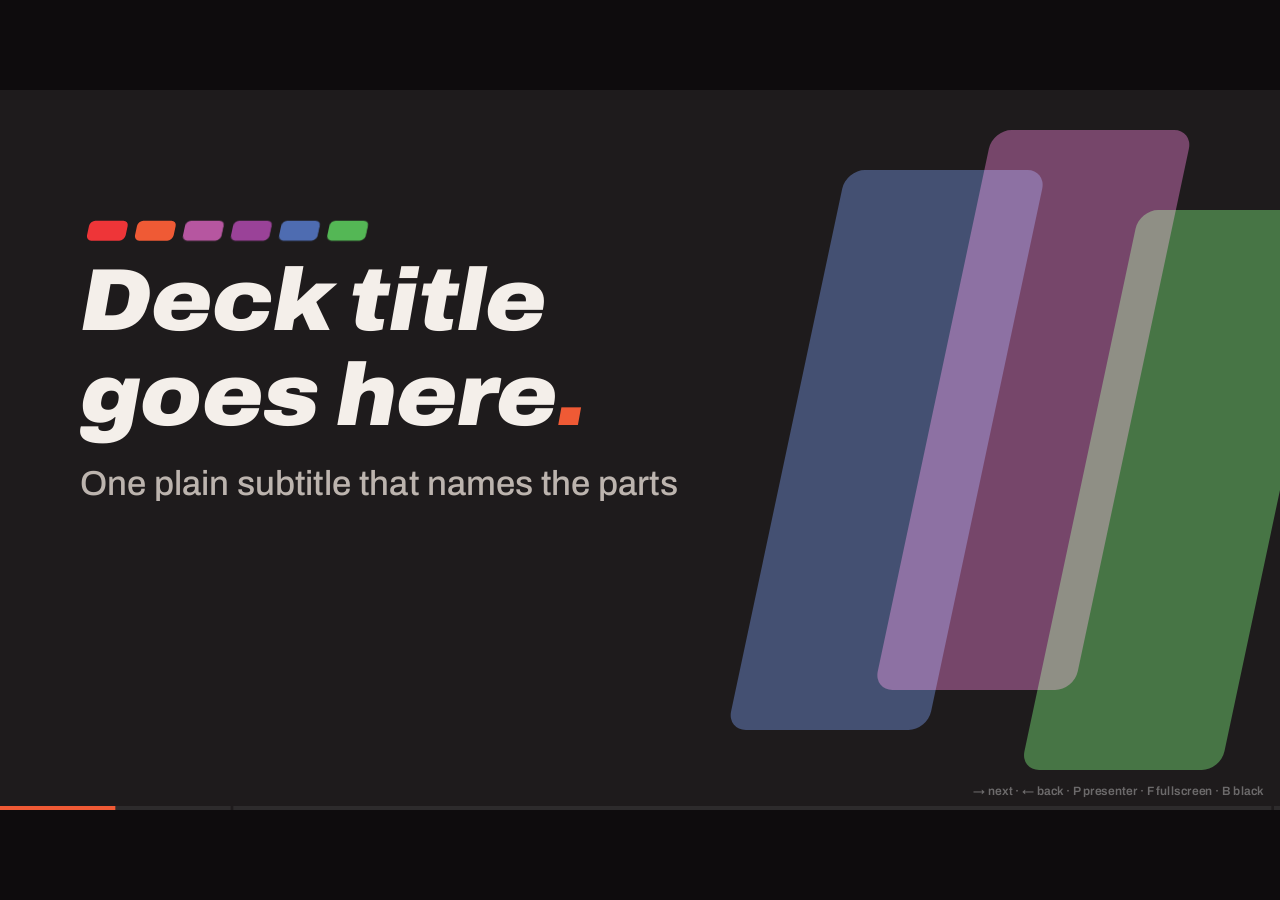
==== decks/food-design/index.html @ 01cf4267 "Start deck 2 (food-design): sources, plan, heading map, gate-1 specs, fonts Co-Authored-By: Claude O" ====
<!DOCTYPE html>
<html lang="en">
<head>
<meta charset="utf-8">
<title>Deck title — subtitle</title>
<meta name="viewport" content="width=device-width, initial-scale=1">
<link rel="stylesheet" href="css/theme.css">
<link rel="stylesheet" href="css/components.css">
<link rel="stylesheet" href="css/sections/intro.css">
<link rel="stylesheet" href="css/sections/example.css">
<link rel="stylesheet" href="css/sections/refs.css">
</head>
<body>
<div id="viewport">
  <div id="stage">
    <div id="sweep"></div>
    <div id="progress"></div>
    <div id="blackout"></div>
    <div id="hint"></div>
  </div>
</div>

<!-- vendor (GSAP 3, all plugins free since 3.13) -->
<script src="js/vendor/gsap.min.js"></script>
<script src="js/vendor/DrawSVGPlugin.min.js"></script>
<script src="js/vendor/MorphSVGPlugin.min.js"></script>
<script src="js/vendor/MotionPathPlugin.min.js"></script>
<script src="js/vendor/SplitText.min.js"></script>
<script src="js/vendor/CustomEase.min.js"></script>
<script src="js/vendor/Draggable.min.js"></script>

<!-- engine + shared kit -->
<script src="js/engine.js"></script>
<script src="js/components/kit.js"></script>

<!-- sections (load order does not matter; `order` does). Add one <link> and one <script> per new section. -->
<script src="sections/00-intro.js"></script>
<script src="sections/01-example.js"></script>
<script src="sections/99-refs.js"></script>

<script>Deck.boot();</script>
</body>
</html>
---- decks/food-design/css/theme.css ----
/* ==========================================================================
   Theme tokens. Every slide is a fixed 1920×1080 canvas.
   PALETTE: replace the palette + tint values per deck (keep the token NAMES, or update Kit.color's list in kit.js).
   The defaults below are deck 1's palette (sampled from decks/automated-selling/design/color-inspo.png).
   Sections pick their color by token name in Deck.section({ color: 'red' }); there are no per-section rules here.
   ========================================================================== */

@font-face { font-family: "Archivo"; src: url("../assets/fonts/Archivo.ttf") format("truetype");
  font-weight: 100 900; font-stretch: 62% 125%; font-style: normal; font-display: block; }
@font-face { font-family: "Archivo"; src: url("../assets/fonts/Archivo-Italic.ttf") format("truetype");
  font-weight: 100 900; font-stretch: 62% 125%; font-style: italic; font-display: block; }
@font-face { font-family: "JetBrains Mono"; src: url("../assets/fonts/JetBrainsMono.ttf") format("truetype");
  font-weight: 100 800; font-style: normal; font-display: block; }

:root {
  /* --- PALETTE: replace per deck (fills) --- */
  --red:      #EE3538;
  --orange:   #EF5A35;
  --magenta:  #B656A0;
  --purple:   #9A4198;
  --green:    #53B754;
  --blue:     #4D6BB1;
  --sky:      #518CC8;
  --cobalt:   #286EA8;
  --navy:     #4053A1;
  --teal:     #2C8C7E;
  --charcoal: #353032;

  /* --- PALETTE: text-safe tints, one per fill ("-t"), for TEXT/strokes on dark (≥4.5:1 on --bg) --- */
  --red-t:     #FF7A7C;
  --orange-t:  #FF8A66;
  --magenta-t: #E08FCB;
  --purple-t:  #CC8AD0;
  --green-t:   #84D484;
  --blue-t:    #94AEE6;
  --sky-t:     #8EC0F0;
  --teal-t:    #62CDBB;

  /* --- dark stage --- */
  --bg:      #1E1B1C;
  --bg-2:    #2A2627;
  --surface: #353032;   /* cards / chips */
  --line:    #4A4345;   /* hairlines, axes */
  --text:    #F4EFEA;
  --text-2:  #C9C0BA;   /* secondary */
  --text-3:  #9A908A;   /* tertiary / footers (≥4.5:1 on --bg) */

  /* --- light stage (opt-in per slide: theme: 'light') --- */
  --paper:      #F5F0EA;
  --paper-2:    #EAE3DB;
  --paper-line: #CFC6BD;
  --ink:        #1E1B1C;
  --ink-2:      #4A4345;
  --ink-3:      #6E6560;

  /* --- type --- */
  --font: "Archivo", "Helvetica Neue", Arial, sans-serif;
  --mono: "JetBrains Mono", ui-monospace, Menlo, monospace;
  /* type scale (px at 1920×1080). Use ONLY these. */
  --fs-hero:  168px;  /* title slide only */
  --fs-h1:    76px;   /* slide titles */
  --fs-h2:    52px;   /* big statements / sub-heads */
  --fs-body:  36px;   /* body, card text */
  --fs-label: 28px;   /* labels, captions, chips */
  --fs-foot:  22px;   /* source footer ONLY */
  --fs-num:   132px;  /* big numbers (mono) */

  /* --- motion --- */
  --dur-1: .45s; --dur-2: .7s; --dur-3: .9s;
  --skew: -12deg;     /* the logo's forward lean */
  --radius: 28px;

  /* --- layout --- */
  --pad-x: 120px;
  --pad-top: 92px;
  --foot-y: 1012px;   /* baseline zone for the source footer */
}

/* --- base --- */
* { box-sizing: border-box; margin: 0; padding: 0; }
html, body { width: 100%; height: 100%; background: #0E0C0D; overflow: hidden; }
body { font-family: var(--font); color: var(--text); -webkit-font-smoothing: antialiased; }

.slide {
  position: absolute; inset: 0; width: 1920px; height: 1080px; overflow: hidden;
  background: var(--bg); color: var(--text);
  font-family: var(--font); font-size: var(--fs-body); line-height: 1.25;
  font-stretch: 100%; font-weight: 400;
}
.slide.light { background: var(--paper); color: var(--ink);
  --text: var(--ink); --text-2: var(--ink-2); --text-3: var(--ink-3); --line: var(--paper-line); --surface: var(--paper-2);
  --sec-t: var(--sec); }

/* --- typographic roles --- */
.t-hero  { font-size: var(--fs-hero); font-weight: 900; font-style: italic; font-stretch: 125%; line-height: .92; letter-spacing: -.01em; }
.t-h1    { font-size: var(--fs-h1);  font-weight: 850; font-style: italic; font-stretch: 118%; line-height: 1.02; letter-spacing: -.005em; }
.t-h2    { font-size: var(--fs-h2);  font-weight: 750; font-stretch: 108%; line-height: 1.1; }
.t-body  { font-size: var(--fs-body); font-weight: 400; line-height: 1.3; }
.t-label { font-size: var(--fs-label); font-weight: 600; letter-spacing: .02em; line-height: 1.2; }
.t-caps  { font-size: var(--fs-label); font-weight: 700; letter-spacing: .14em; text-transform: uppercase; font-stretch: 112%; }
.t-num   { font-family: var(--mono); font-size: var(--fs-num); font-weight: 700; line-height: 1; letter-spacing: -.03em; }
.t-mono  { font-family: var(--mono); font-weight: 500; }
.dim  { color: var(--text-2); }
.faint{ color: var(--text-3); }
.sec  { color: var(--sec-t); }
.c-red{color:var(--red-t)} .c-orange{color:var(--orange-t)} .c-magenta{color:var(--magenta-t)}
.c-purple{color:var(--purple-t)} .c-green{color:var(--green-t)} .c-blue{color:var(--blue-t)}
.c-sky{color:var(--sky-t)} .c-teal{color:var(--teal-t)}
.light .c-red{color:#C81E24} .light .c-orange{color:#C4421F} .light .c-magenta{color:#93357E}
.light .c-purple{color:#7B2C79} .light .c-green{color:#2F7E33} .light .c-blue{color:#2F4E96}
.light .c-sky{color:#2C6AA8} .light .c-teal{color:#1C6E62}
---- decks/food-design/css/components.css ----
/* ==========================================================================
   Shared components. Builders: reuse these before inventing new ones.
   ========================================================================== */

/* --- viewport / stage (engine) --- */
#viewport { position: fixed; inset: 0; background: #0E0C0D; }
#stage { position: absolute; left: 0; top: 0; width: 1920px; height: 1080px; transform-origin: 0 0; overflow: hidden; background: var(--bg); }

/* --- standard header: fixed position on every content slide --- */
.hd { position: absolute; left: var(--pad-x); top: var(--pad-top); right: var(--pad-x); }
.hd .tag { display: inline-flex; align-items: center; gap: 14px; color: var(--text-2); }
.hd .tag i { display: inline-block; width: 44px; height: 22px; border-radius: 6px; background: var(--sec); transform: skewX(var(--skew)); }
.hd .tag b { color: var(--sec-t); font-weight: 800; }
.hd .tag .sep { color: var(--line); font-weight: 400; }
.hd h1 { margin-top: 22px; max-width: 1500px; }

/* --- "where we are" marker (Kit.crumbs): top-right, on the section-tag row --- */
.crumbs { position: absolute; right: var(--pad-x); top: var(--pad-top); display: flex; align-items: center; gap: 14px;
  font-size: var(--fs-label); font-weight: 600; color: var(--text-3); line-height: 1; }
.crumbs i { font-style: normal; color: var(--line); }
.crumbs .cr { display: inline-flex; align-items: center; gap: 10px; padding: 8px 16px; border-radius: 999px; }
.crumbs .cr b { font-family: 'JetBrains Mono', monospace; font-weight: 600; }
.crumbs .cr.on { background: var(--surface); color: var(--sec-t); box-shadow: inset 0 0 0 2px var(--sec); }

/* --- source footer: one pinned row, bottom-left --- */
.src { position: absolute; left: var(--pad-x); right: var(--pad-x); bottom: 44px; font-size: var(--fs-foot); color: var(--text-3); line-height: 1.3; }
.src em { font-style: normal; color: var(--text-2); }
.flag { display: inline-block; font-size: var(--fs-foot); font-weight: 700; letter-spacing: .08em; text-transform: uppercase;
  padding: 4px 12px; border-radius: 8px; border: 2px solid var(--text-3); color: var(--text-2); vertical-align: middle; }

/* --- slanted panel (the inspo motif) --- */
.panel { position: absolute; border-radius: var(--radius); transform: skewX(var(--skew)); }
.panel.glass { opacity: .55; mix-blend-mode: screen; }
.light .panel.glass { mix-blend-mode: multiply; opacity: .45; }

/* --- card / chip --- */
.card { background: var(--surface); border-radius: 24px; padding: 32px 36px; }
.chip { display: inline-flex; align-items: center; gap: 12px; padding: 10px 22px; border-radius: 999px;
  background: var(--surface); font-size: var(--fs-label); font-weight: 650; }
.chip .dot { width: 14px; height: 14px; border-radius: 50%; background: var(--sec); }
.slab { display: inline-block; padding: 6px 22px; border-radius: 12px; transform: skewX(var(--skew)); background: var(--sec); color: #fff; }
.slab > * { display: inline-block; transform: skewX(calc(-1 * var(--skew))); }

/* --- big number block --- */
.bignum { display: flex; flex-direction: column; gap: 10px; }
.bignum .t-num { color: var(--sec-t); }
.bignum .t-label { color: var(--text-2); max-width: 520px; }

/* --- equation (THE one) --- */
.eq { font-family: var(--mono); font-weight: 600; font-size: 54px; letter-spacing: -.01em; white-space: nowrap; }

/* --- engine chrome --- */
#progress { position: absolute; left: 0; right: 0; bottom: 0; height: 6px; display: flex; gap: 4px; z-index: 50; pointer-events: none; }
#progress .seg { position: relative; height: 100%; background: rgba(255,255,255,.07); overflow: hidden; }
#progress .seg > span { position: absolute; inset: 0 auto 0 0; width: 0; }
#sweep { position: absolute; inset: 0; pointer-events: none; z-index: 40; overflow: hidden; }
#sweep .panel { top: -80px; height: 1240px; width: 560px; opacity: .92; }
#blackout { position: absolute; inset: 0; background: #000; z-index: 60; display: none; }
#hint { position: absolute; right: 24px; bottom: 18px; font: 600 18px var(--font); color: rgba(255,255,255,.35); z-index: 55; pointer-events: none; }

/* --- print (PDF): every slide on its own 1920×1080 page, final build state --- */
@page { size: 1920px 1080px; margin: 0; }
body.print { overflow: visible; background: var(--bg); }
body.print #viewport { position: static; }
body.print .printpage { position: relative; width: 1920px; height: 1080px; overflow: hidden; page-break-after: always; break-after: page; }
body.print #progress, body.print #hint { display: none; }
.eqcard .eq { font-size: 44px; }
---- decks/food-design/css/sections/intro.css ----
/* intro section styles — scope every rule under .slide[data-sec="intro"] */
.slide[data-sec="intro"] .ag-row { position: absolute; left: 120px; height: 110px; display: flex; align-items: center; gap: 36px; }
.slide[data-sec="intro"] .ag-chip { display: block; width: 72px; height: 38px; border-radius: 10px; transform: skewX(var(--skew)); }
.slide[data-sec="intro"] .ag-n { font-size: var(--fs-label); color: var(--text-3); width: 48px; }
.slide[data-sec="intro"] .ag-k { width: 380px; }
---- decks/food-design/css/sections/example.css ----
/* example section styles — scope every rule under .slide[data-sec="<id>"]. Copy and rename per section. */

/* takeaways: the shared 2-row pattern (number · rule · tag · one line) */
.slide[data-sec="example"] .tk-row { position: absolute; left: 120px; width: 1680px; height: 190px; }
.slide[data-sec="example"] .tk-row .n { position: absolute; left: 0; top: 38px; font-size: 52px; font-weight: 600; color: var(--text-3); }
.slide[data-sec="example"] .tk-row .rule { position: absolute; left: 112px; top: 0; width: 2px; height: 190px; background: var(--line); }
.slide[data-sec="example"] .tk-row .tg { position: absolute; left: 160px; top: 0; color: var(--sec-t); }
.slide[data-sec="example"] .tk-row .ln { position: absolute; left: 160px; top: 48px; width: 1500px; font-weight: 800; line-height: 1.1; }
---- decks/food-design/css/sections/refs.css ----
/* references appendix — light theme, never presented */
.slide[data-sec="refs"] .rf-head { color: var(--sec-t); margin-bottom: 24px; }
.slide[data-sec="refs"] .rf-item {
  font-size: var(--fs-label); font-weight: 450; line-height: 1.26;
  color: var(--text-2); margin-bottom: 16px; text-indent: -20px; padding-left: 20px;
}
.slide[data-sec="refs"] .rf-item i { font-style: italic; color: var(--text); }
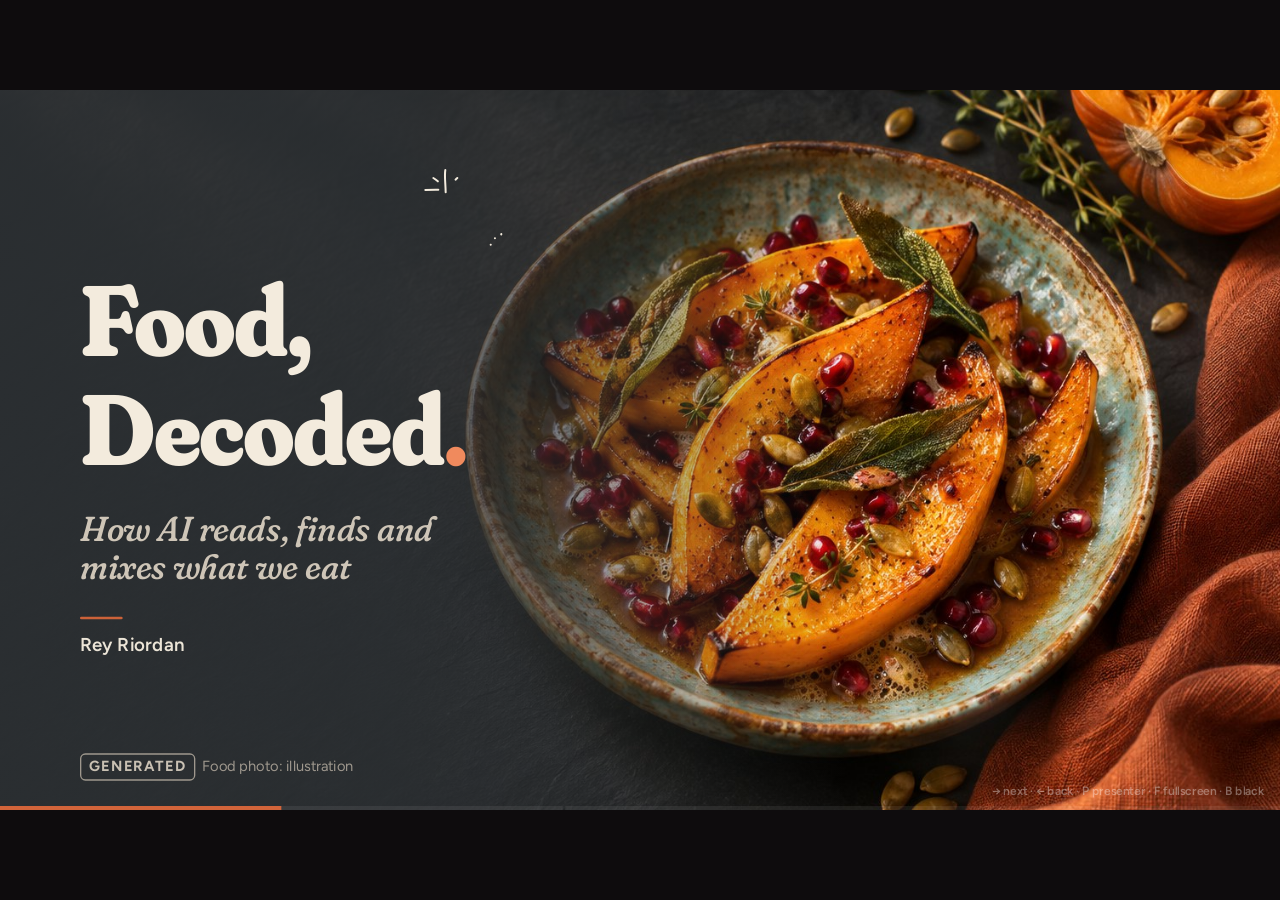
==== commit d1ea2ecd: "food-design: autumn slate theme, rough.js kit helpers, title + agenda + Giuseppe map (gate-2 slides)" ====
--- a/decks/food-design/index.html
+++ b/decks/food-design/index.html
@@ -2,12 +2,16 @@
 <html lang="en">
 <head>
 <meta charset="utf-8">
-<title>Deck title — subtitle</title>
+<title>Food, Decoded — How AI reads, finds and mixes what we eat</title>
 <meta name="viewport" content="width=device-width, initial-scale=1">
 <link rel="stylesheet" href="css/theme.css">
 <link rel="stylesheet" href="css/components.css">
 <link rel="stylesheet" href="css/sections/intro.css">
-<link rel="stylesheet" href="css/sections/example.css">
+<link rel="stylesheet" href="css/sections/samsung.css">
+<link rel="stylesheet" href="css/sections/shiru.css">
+<link rel="stylesheet" href="css/sections/giuseppe.css">
+<link rel="stylesheet" href="css/sections/notco.css">
+<link rel="stylesheet" href="css/sections/future.css">
 <link rel="stylesheet" href="css/sections/refs.css">
 </head>
 <body>
@@ -28,6 +32,7 @@
 <script src="js/vendor/SplitText.min.js"></script>
 <script src="js/vendor/CustomEase.min.js"></script>
 <script src="js/vendor/Draggable.min.js"></script>
+<script src="js/vendor/rough.min.js"></script>
 
 <!-- engine + shared kit -->
 <script src="js/engine.js"></script>
@@ -35,7 +40,11 @@
 
 <!-- sections (load order does not matter; `order` does). Add one <link> and one <script> per new section. -->
 <script src="sections/00-intro.js"></script>
-<script src="sections/01-example.js"></script>
+<script src="sections/01-samsung.js"></script>
+<script src="sections/02-shiru.js"></script>
+<script src="sections/03-giuseppe.js"></script>
+<script src="sections/04-notco.js"></script>
+<script src="sections/05-future.js"></script>
 <script src="sections/99-refs.js"></script>
 
 <script>Deck.boot();</script>
--- a/decks/food-design/css/theme.css
+++ b/decks/food-design/css/theme.css
@@ -5,75 +5,79 @@
    Sections pick their color by token name in Deck.section({ color: 'red' }); there are no per-section rules here.
    ========================================================================== */
 
-@font-face { font-family: "Archivo"; src: url("../assets/fonts/Archivo.ttf") format("truetype");
-  font-weight: 100 900; font-stretch: 62% 125%; font-style: normal; font-display: block; }
-@font-face { font-family: "Archivo"; src: url("../assets/fonts/Archivo-Italic.ttf") format("truetype");
-  font-weight: 100 900; font-stretch: 62% 125%; font-style: italic; font-display: block; }
+@font-face { font-family: "Fraunces"; src: url("../assets/fonts/Fraunces.ttf") format("truetype");
+  font-weight: 100 900; font-style: normal; font-display: block; }
+@font-face { font-family: "Fraunces"; src: url("../assets/fonts/Fraunces-Italic.ttf") format("truetype");
+  font-weight: 100 900; font-style: italic; font-display: block; }
+@font-face { font-family: "Figtree"; src: url("../assets/fonts/Figtree.ttf") format("truetype");
+  font-weight: 300 900; font-style: normal; font-display: block; }
+@font-face { font-family: "Caveat"; src: url("../assets/fonts/Caveat.ttf") format("truetype");
+  font-weight: 400 700; font-style: normal; font-display: block; }
 @font-face { font-family: "JetBrains Mono"; src: url("../assets/fonts/JetBrainsMono.ttf") format("truetype");
   font-weight: 100 800; font-style: normal; font-display: block; }
 
 :root {
-  /* --- PALETTE: replace per deck (fills) --- */
-  --red:      #EE3538;
-  --orange:   #EF5A35;
-  --magenta:  #B656A0;
-  --purple:   #9A4198;
-  --green:    #53B754;
-  --blue:     #4D6BB1;
-  --sky:      #518CC8;
-  --cobalt:   #286EA8;
-  --navy:     #4053A1;
-  --teal:     #2C8C7E;
-  --charcoal: #353032;
+  /* --- PALETTE (deck 2: autumn, from design/refs/jula-packaging.jpg). Fills. --- */
+  --teal:      #2F7A74;   /* Read  · Samsung Food */
+  --olive:     #8A9A4B;   /* Find  · Shiru */
+  --saffron:   #E2A43B;   /* Mix   · NotCo Giuseppe */
+  --cranberry: #A8443A;   /* Sell  · NotCo */
+  --plum:      #7E4E6B;   /* Next  · Future */
+  --rust:      #D2643A;   /* FOCUS accent: the one thing to look at */
+  --orange:    #D2643A;   /* alias of --rust (engine default sweep + KIT name) */
+  --charcoal:  #33383C;   /* alias of raised slate (engine default sweep) */
 
-  /* --- PALETTE: text-safe tints, one per fill ("-t"), for TEXT/strokes on dark (≥4.5:1 on --bg) --- */
-  --red-t:     #FF7A7C;
-  --orange-t:  #FF8A66;
-  --magenta-t: #E08FCB;
-  --purple-t:  #CC8AD0;
-  --green-t:   #84D484;
-  --blue-t:    #94AEE6;
-  --sky-t:     #8EC0F0;
-  --teal-t:    #62CDBB;
+  /* --- text-safe tints ("-t"), for TEXT/strokes on slate (all ≥5.3:1 on --bg) --- */
+  --teal-t:      #79C7BC;
+  --olive-t:     #BCCB7C;
+  --saffron-t:   #F2C46E;
+  --cranberry-t: #E58A7E;
+  --plum-t:      #C99BB7;
+  --rust-t:      #F08A5D;
+  --orange-t:    #F08A5D;
 
-  /* --- dark stage --- */
-  --bg:      #1E1B1C;
-  --bg-2:    #2A2627;
-  --surface: #353032;   /* cards / chips */
-  --line:    #4A4345;   /* hairlines, axes */
-  --text:    #F4EFEA;
-  --text-2:  #C9C0BA;   /* secondary */
-  --text-3:  #9A908A;   /* tertiary / footers (≥4.5:1 on --bg) */
+  /* --- dark slate stage --- */
+  --bg:      #2A2E31;
+  --bg-2:    #33383C;
+  --surface: #383E42;   /* cards / chips */
+  --line:    #545B60;   /* hairlines, axes */
+  --text:    #F3EBDD;   /* cream ink */
+  --text-2:  #CFC6B8;   /* secondary */
+  --text-3:  #A39C91;   /* tertiary / footers (≥4.5:1 on --bg) */
+  --chalk:   #F3EBDD;   /* doodle / diagram stroke */
 
-  /* --- light stage (opt-in per slide: theme: 'light') --- */
-  --paper:      #F5F0EA;
-  --paper-2:    #EAE3DB;
-  --paper-line: #CFC6BD;
-  --ink:        #1E1B1C;
-  --ink-2:      #4A4345;
-  --ink-3:      #6E6560;
+  /* --- light paper stage (opt-in per slide: theme: 'light') --- */
+  --paper:      #EFE8DC;
+  --paper-2:    #E4DBCC;
+  --paper-line: #C9BEAD;
+  --ink:        #26292B;
+  --ink-2:      #4A4E51;
+  --ink-3:      #686C6E;
 
   /* --- type --- */
-  --font: "Archivo", "Helvetica Neue", Arial, sans-serif;
-  --mono: "JetBrains Mono", ui-monospace, Menlo, monospace;
+  --font:    "Figtree", "Helvetica Neue", Arial, sans-serif;   /* labels, body */
+  --display: "Fraunces", Georgia, serif;                      /* headings, big numbers */
+  --hand:    "Caveat", "Comic Sans MS", cursive;              /* doodle callouts ONLY */
+  --mono:    "JetBrains Mono", ui-monospace, Menlo, monospace; /* JSON, sequences, data */
   /* type scale (px at 1920×1080). Use ONLY these. */
   --fs-hero:  168px;  /* title slide only */
   --fs-h1:    76px;   /* slide titles */
   --fs-h2:    52px;   /* big statements / sub-heads */
   --fs-body:  36px;   /* body, card text */
   --fs-label: 28px;   /* labels, captions, chips */
+  --fs-hand:  44px;   /* Caveat callouts (Caveat runs small) */
   --fs-foot:  22px;   /* source footer ONLY */
-  --fs-num:   132px;  /* big numbers (mono) */
+  --fs-num:   132px;  /* big numbers (Fraunces) */
 
   /* --- motion --- */
   --dur-1: .45s; --dur-2: .7s; --dur-3: .9s;
-  --skew: -12deg;     /* the logo's forward lean */
-  --radius: 28px;
+  --skew: 0deg;       /* deck 1's slant is retired; kept for old helpers */
+  --radius: 22px;
 
   /* --- layout --- */
   --pad-x: 120px;
   --pad-top: 92px;
-  --foot-y: 1012px;   /* baseline zone for the source footer */
+  --foot-y: 1012px;
 }
 
 /* --- base --- */
@@ -83,29 +87,36 @@
 
 .slide {
   position: absolute; inset: 0; width: 1920px; height: 1080px; overflow: hidden;
-  background: var(--bg); color: var(--text);
-  font-family: var(--font); font-size: var(--fs-body); line-height: 1.25;
-  font-stretch: 100%; font-weight: 400;
+  background-color: var(--bg); color: var(--text);
+  /* slate stone: faint grain + soft vignette */
+  background-image:
+    radial-gradient(ellipse at 50% 40%, rgba(255,255,255,.035), rgba(0,0,0,0) 60%),
+    radial-gradient(ellipse at 50% 50%, rgba(0,0,0,0) 55%, rgba(0,0,0,.28) 100%),
+    url("data:image/svg+xml;utf8,<svg xmlns='http://www.w3.org/2000/svg' width='480' height='480'><filter id='n'><feTurbulence type='fractalNoise' baseFrequency='.85' numOctaves='3' stitchTiles='stitch'/><feColorMatrix values='0 0 0 0 1  0 0 0 0 1  0 0 0 0 1  0 0 0 .055 0'/></filter><rect width='100%' height='100%' filter='url(%23n)'/></svg>");
+  font-family: var(--font); font-size: var(--fs-body); line-height: 1.25; font-weight: 400;
 }
-.slide.light { background: var(--paper); color: var(--ink);
+.slide.light { background-color: var(--paper); background-image: none; color: var(--ink);
   --text: var(--ink); --text-2: var(--ink-2); --text-3: var(--ink-3); --line: var(--paper-line); --surface: var(--paper-2);
-  --sec-t: var(--sec); }
+  --chalk: var(--ink); --sec-t: var(--sec); }
 
 /* --- typographic roles --- */
-.t-hero  { font-size: var(--fs-hero); font-weight: 900; font-style: italic; font-stretch: 125%; line-height: .92; letter-spacing: -.01em; }
-.t-h1    { font-size: var(--fs-h1);  font-weight: 850; font-style: italic; font-stretch: 118%; line-height: 1.02; letter-spacing: -.005em; }
-.t-h2    { font-size: var(--fs-h2);  font-weight: 750; font-stretch: 108%; line-height: 1.1; }
-.t-body  { font-size: var(--fs-body); font-weight: 400; line-height: 1.3; }
-.t-label { font-size: var(--fs-label); font-weight: 600; letter-spacing: .02em; line-height: 1.2; }
-.t-caps  { font-size: var(--fs-label); font-weight: 700; letter-spacing: .14em; text-transform: uppercase; font-stretch: 112%; }
-.t-num   { font-family: var(--mono); font-size: var(--fs-num); font-weight: 700; line-height: 1; letter-spacing: -.03em; }
+.t-hero  { font-family: var(--display); font-size: var(--fs-hero); font-weight: 800; line-height: .95; letter-spacing: -.02em;
+           font-variation-settings: "SOFT" 100, "WONK" 1, "opsz" 144; }
+.t-h1    { font-family: var(--display); font-size: var(--fs-h1);  font-weight: 700; line-height: 1.04; letter-spacing: -.012em;
+           font-variation-settings: "SOFT" 100, "WONK" 0, "opsz" 96; }
+.t-h2    { font-family: var(--display); font-size: var(--fs-h2);  font-weight: 600; line-height: 1.12;
+           font-variation-settings: "SOFT" 100, "opsz" 72; }
+.t-body  { font-size: var(--fs-body); font-weight: 450; line-height: 1.3; }
+.t-label { font-size: var(--fs-label); font-weight: 600; letter-spacing: .01em; line-height: 1.2; }
+.t-caps  { font-size: var(--fs-label); font-weight: 700; letter-spacing: .12em; text-transform: uppercase; }
+.t-num   { font-family: var(--display); font-size: var(--fs-num); font-weight: 800; line-height: 1; letter-spacing: -.02em;
+           font-variant-numeric: lining-nums tabular-nums; font-variation-settings: "SOFT" 100, "opsz" 144; }
+.t-hand  { font-family: var(--hand); font-size: var(--fs-hand); font-weight: 600; line-height: 1.05; }
 .t-mono  { font-family: var(--mono); font-weight: 500; }
 .dim  { color: var(--text-2); }
 .faint{ color: var(--text-3); }
 .sec  { color: var(--sec-t); }
-.c-red{color:var(--red-t)} .c-orange{color:var(--orange-t)} .c-magenta{color:var(--magenta-t)}
-.c-purple{color:var(--purple-t)} .c-green{color:var(--green-t)} .c-blue{color:var(--blue-t)}
-.c-sky{color:var(--sky-t)} .c-teal{color:var(--teal-t)}
-.light .c-red{color:#C81E24} .light .c-orange{color:#C4421F} .light .c-magenta{color:#93357E}
-.light .c-purple{color:#7B2C79} .light .c-green{color:#2F7E33} .light .c-blue{color:#2F4E96}
-.light .c-sky{color:#2C6AA8} .light .c-teal{color:#1C6E62}
+.c-teal{color:var(--teal-t)} .c-olive{color:var(--olive-t)} .c-saffron{color:var(--saffron-t)}
+.c-cranberry{color:var(--cranberry-t)} .c-plum{color:var(--plum-t)} .c-rust,.c-orange{color:var(--rust-t)}
+.light .c-teal{color:#1F5D58} .light .c-olive{color:#5A6528} .light .c-saffron{color:#8A5A0E}
+.light .c-cranberry{color:#8A2F26} .light .c-plum{color:#5E3450} .light .c-rust,.light .c-orange{color:#A2441C}
--- a/decks/food-design/css/components.css
+++ b/decks/food-design/css/components.css
@@ -9,8 +9,8 @@
 /* --- standard header: fixed position on every content slide --- */
 .hd { position: absolute; left: var(--pad-x); top: var(--pad-top); right: var(--pad-x); }
 .hd .tag { display: inline-flex; align-items: center; gap: 14px; color: var(--text-2); }
-.hd .tag i { display: inline-block; width: 44px; height: 22px; border-radius: 6px; background: var(--sec); transform: skewX(var(--skew)); }
-.hd .tag b { color: var(--sec-t); font-weight: 800; }
+.hd .tag i { display: inline-block; width: 22px; height: 22px; border-radius: 50%; background: var(--sec); box-shadow: 0 0 0 5px rgba(0,0,0,.18); }
+.hd .tag b { color: var(--sec-t); font-weight: 800; letter-spacing: .04em; }
 .hd .tag .sep { color: var(--line); font-weight: 400; }
 .hd h1 { margin-top: 22px; max-width: 1500px; }
 
@@ -38,7 +38,7 @@
 .chip { display: inline-flex; align-items: center; gap: 12px; padding: 10px 22px; border-radius: 999px;
   background: var(--surface); font-size: var(--fs-label); font-weight: 650; }
 .chip .dot { width: 14px; height: 14px; border-radius: 50%; background: var(--sec); }
-.slab { display: inline-block; padding: 6px 22px; border-radius: 12px; transform: skewX(var(--skew)); background: var(--sec); color: #fff; }
+.slab { display: inline-block; padding: 6px 22px; border-radius: 12px; transform: skewX(var(--skew)); background: var(--sec); color: #1E2124; font-weight: 700; }
 .slab > * { display: inline-block; transform: skewX(calc(-1 * var(--skew))); }
 
 /* --- big number block --- */
@@ -54,7 +54,8 @@
 #progress .seg { position: relative; height: 100%; background: rgba(255,255,255,.07); overflow: hidden; }
 #progress .seg > span { position: absolute; inset: 0 auto 0 0; width: 0; }
 #sweep { position: absolute; inset: 0; pointer-events: none; z-index: 40; overflow: hidden; }
-#sweep .panel { top: -80px; height: 1240px; width: 560px; opacity: .92; }
+#sweep .panel { top: -80px; height: 1240px; width: 560px; opacity: .96; transform: rotate(4deg); border-radius: 6px;
+  box-shadow: 0 0 60px rgba(0,0,0,.35); }
 #blackout { position: absolute; inset: 0; background: #000; z-index: 60; display: none; }
 #hint { position: absolute; right: 24px; bottom: 18px; font: 600 18px var(--font); color: rgba(255,255,255,.35); z-index: 55; pointer-events: none; }
 
@@ -65,3 +66,18 @@
 body.print .printpage { position: relative; width: 1920px; height: 1080px; overflow: hidden; page-break-after: always; break-after: page; }
 body.print #progress, body.print #hint { display: none; }
 .eqcard .eq { font-size: 44px; }
+
+/* --- deck 2: food + doodle components --- */
+/* photo cut-out (transparent PNG) or framed photo dropped onto the slate */
+.photo { position: absolute; display: block; filter: drop-shadow(0 26px 30px rgba(0,0,0,.45)) drop-shadow(0 6px 8px rgba(0,0,0,.35)); }
+.photo.framed { border-radius: 14px; box-shadow: 0 26px 50px rgba(0,0,0,.45), 0 4px 10px rgba(0,0,0,.3); filter: none; object-fit: cover; }
+/* rough.js strokes */
+svg .rp { fill: none; stroke-linecap: round; stroke-linejoin: round; }
+svg text { font-family: var(--font); fill: var(--text); }
+svg text.hand { font-family: var(--hand); font-weight: 600; }
+svg text.disp { font-family: var(--display); font-variation-settings: "SOFT" 100; }
+svg text.mono { font-family: var(--mono); }
+/* handwritten callout: Caveat text + (optional) rough arrow drawn in an SVG beside it */
+.callout { position: absolute; font-family: var(--hand); font-size: var(--fs-hand); font-weight: 600; color: var(--rust-t); line-height: 1.05; transform: rotate(-3deg); }
+/* chalk card: a slightly raised slate tile with a rough border drawn in SVG behind it */
+.tile { position: absolute; background: rgba(0,0,0,.16); border-radius: 18px; }
--- a/decks/food-design/css/sections/intro.css
+++ b/decks/food-design/css/sections/intro.css
@@ -1,5 +1,18 @@
 /* intro section styles — scope every rule under .slide[data-sec="intro"] */
-.slide[data-sec="intro"] .ag-row { position: absolute; left: 120px; height: 110px; display: flex; align-items: center; gap: 36px; }
-.slide[data-sec="intro"] .ag-chip { display: block; width: 72px; height: 38px; border-radius: 10px; transform: skewX(var(--skew)); }
-.slide[data-sec="intro"] .ag-n { font-size: var(--fs-label); color: var(--text-3); width: 48px; }
-.slide[data-sec="intro"] .ag-k { width: 380px; }
+.slide[data-sec="intro"] .ttl-bg { position: absolute; inset: -20px; background-size: cover; background-position: right 8% center; }
+.slide[data-sec="intro"] .ttl-shade { position: absolute; inset: 0;
+  background: linear-gradient(90deg, rgba(42,46,49,.97) 0%, rgba(42,46,49,.9) 30%, rgba(42,46,49,.35) 52%, rgba(42,46,49,0) 66%); }
+.slide[data-sec="intro"] .ttl-h { position: absolute; left: 120px; top: 270px; font-size: 150px; line-height: 1.0; }
+.slide[data-sec="intro"] .ttl-h .ln { display: block; overflow: hidden; padding: 0 30px 14px 6px; margin-left: -6px; }
+.slide[data-sec="intro"] .ttl-h .ln > span { display: inline-block; }
+.slide[data-sec="intro"] .ttl-sub { position: absolute; left: 120px; top: 628px; width: 620px; color: var(--text-2); font-weight: 500; font-style: italic; }
+.slide[data-sec="intro"] .ttl-by { position: absolute; left: 120px; top: 790px; color: var(--text); }
+.slide[data-sec="intro"] .ttl-by::before { content: ""; display: block; width: 64px; height: 4px; border-radius: 2px; background: var(--rust); margin-bottom: 22px; }
+
+.slide[data-sec="intro"] .ag-prop { height: 260px; width: auto !important; object-fit: contain; }
+.slide[data-sec="intro"] .ag-row { position: absolute; left: 120px; right: 120px; height: 76px; }
+.slide[data-sec="intro"] .ag-rule { position: absolute; left: 0; right: 0; bottom: 0; height: 3px; border-radius: 2px; }
+.slide[data-sec="intro"] .ag-in { position: absolute; left: 0; top: 0; height: 72px; display: flex; align-items: center; gap: 32px; }
+.slide[data-sec="intro"] .ag-chip { display: block; width: 26px; height: 26px; border-radius: 50%; }
+.slide[data-sec="intro"] .ag-n { font-size: var(--fs-label); color: var(--text-3); width: 44px; }
+.slide[data-sec="intro"] .ag-k { width: 360px; }
--- a/decks/food-design/css/sections/giuseppe.css
+++ b/decks/food-design/css/sections/giuseppe.css
@@ -0,0 +1,23 @@
+/* giuseppe section styles — scope every rule under .slide[data-sec="giuseppe"] */
+.slide[data-sec="giuseppe"] .gp-svg { position: absolute; left: 0; top: 0; overflow: visible; }
+.slide[data-sec="giuseppe"] .gp-svg .gp-wl { fill: var(--text-2); font-family: var(--font); font-weight: 700; letter-spacing: .12em; }
+.slide[data-sec="giuseppe"] .gp-svg .gp-clab { fill: var(--text-2); paint-order: stroke; stroke: var(--bg); stroke-width: 8px; }
+.slide[data-sec="giuseppe"] .gp-svg .gp-pl { font-family: var(--font); paint-order: stroke; stroke: var(--bg); stroke-width: 7px; }
+.slide[data-sec="giuseppe"] .gp-k { position: absolute; color: var(--text-2); }
+.slide[data-sec="giuseppe"] .gp-k1 { left: 120px; top: 284px; }
+.slide[data-sec="giuseppe"] .gp-k2 { left: 1400px; top: 336px; }
+.slide[data-sec="giuseppe"] .gp-cut { position: absolute; transform-origin: 50% 45%; }
+.slide[data-sec="giuseppe"] .gp-cut .photo { position: relative; }
+.slide[data-sec="giuseppe"] .gp-list { position: absolute; font-size: var(--fs-label); line-height: 1.55; }
+.slide[data-sec="giuseppe"] .gp-in { left: 130px; top: 742px; }
+.slide[data-sec="giuseppe"] .gp-rb { left: 1400px; top: 384px; }
+.slide[data-sec="giuseppe"] .gp-rows { position: absolute; left: 1400px; top: 752px; width: 420px; display: flex; flex-direction: column; gap: 18px; }
+.slide[data-sec="giuseppe"] .gp-row { display: flex; align-items: baseline; gap: 16px; font-size: var(--fs-label); }
+.slide[data-sec="giuseppe"] .gp-row b { font-size: 30px; font-weight: 800; width: 24px; }
+.slide[data-sec="giuseppe"] .gp-row .t-mono { font-size: var(--fs-label); color: var(--text); }
+.slide[data-sec="giuseppe"] .gp-c1 { left: 716px; top: 318px; }
+.slide[data-sec="giuseppe"] .gp-c2 { left: 996px; top: 520px; }
+.slide[data-sec="giuseppe"] .gp-cap { position: absolute; left: 470px; width: 1000px; top: 868px; text-align: center; font-weight: 600; }
+.slide[data-sec="giuseppe"] .gp-note { position: absolute; left: 470px; width: 1000px; top: 930px; text-align: center; }
+.slide[data-sec="giuseppe"] .gp-ghost { visibility: hidden; filter: grayscale(.6); }
+.slide[data-sec="giuseppe"] .gp-row .t-mono { letter-spacing: -.03em; }
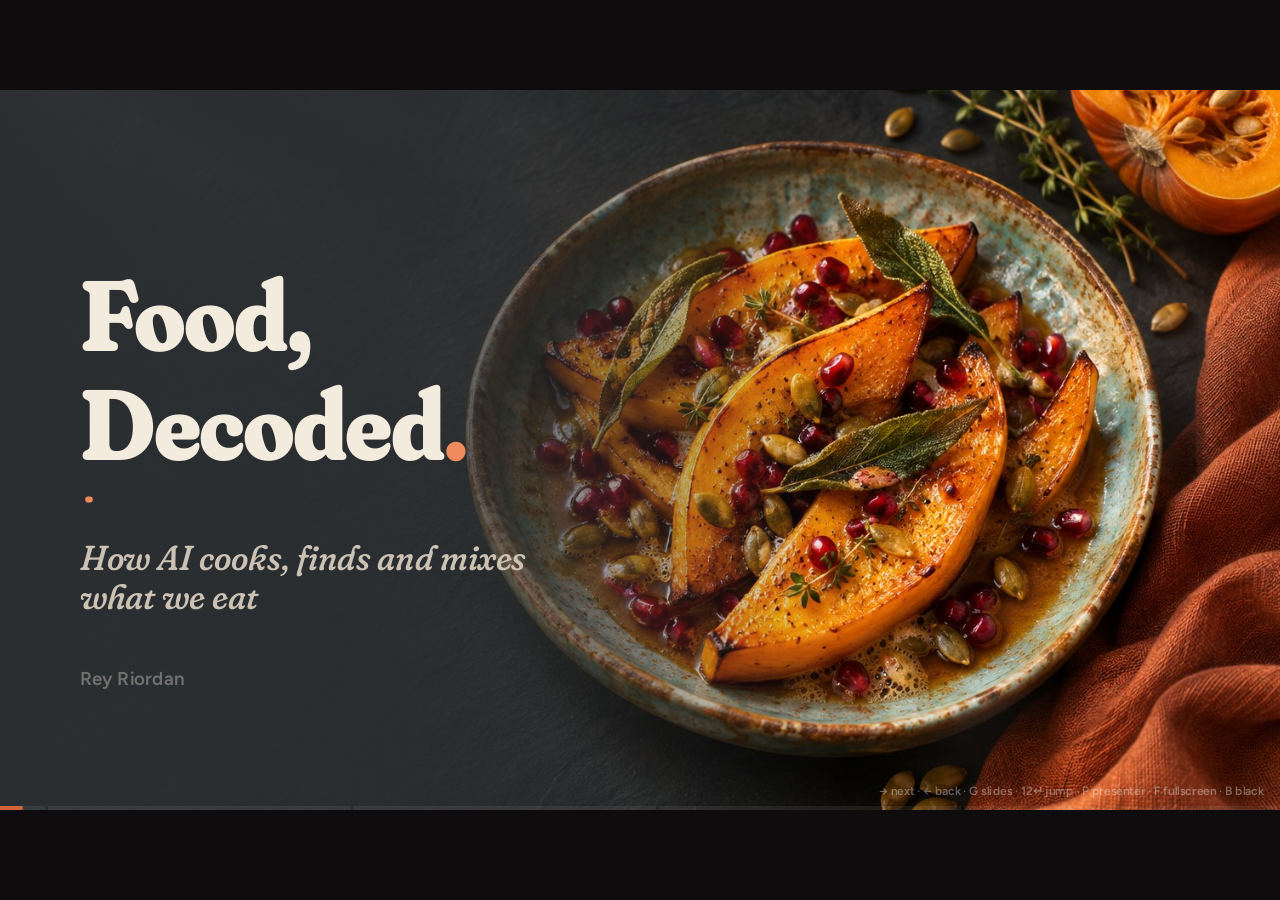
==== commit e889979f: "food-design: subtitle 'How AI cooks, finds and mixes what we eat' (matches the Cook marker) Co-Autho" ====
--- a/decks/food-design/index.html
+++ b/decks/food-design/index.html
@@ -2,7 +2,7 @@
 <html lang="en">
 <head>
 <meta charset="utf-8">
-<title>Food, Decoded — How AI reads, finds and mixes what we eat</title>
+<title>Food, Decoded — How AI cooks, finds and mixes what we eat</title>
 <meta name="viewport" content="width=device-width, initial-scale=1">
 <link rel="stylesheet" href="css/theme.css">
 <link rel="stylesheet" href="css/components.css">
--- a/decks/food-design/css/components.css
+++ b/decks/food-design/css/components.css
@@ -22,7 +22,7 @@
 .crumbs .cr b { font-family: 'JetBrains Mono', monospace; font-weight: 600; }
 .crumbs .cr.on { background: var(--surface); color: var(--sec-t); box-shadow: inset 0 0 0 2px var(--sec); }
 
-/* --- source footer: one pinned row, bottom-left --- */
+/* --- source footer: retired in this deck (Kit.src is a no-op). Rules kept so old markup can't break layout. --- */
 .src { position: absolute; left: var(--pad-x); right: var(--pad-x); bottom: 44px; font-size: var(--fs-foot); color: var(--text-3); line-height: 1.3; }
 .src em { font-style: normal; color: var(--text-2); }
 .flag { display: inline-block; font-size: var(--fs-foot); font-weight: 700; letter-spacing: .08em; text-transform: uppercase;
@@ -54,8 +54,18 @@
 #progress .seg { position: relative; height: 100%; background: rgba(255,255,255,.07); overflow: hidden; }
 #progress .seg > span { position: absolute; inset: 0 auto 0 0; width: 0; }
 #sweep { position: absolute; inset: 0; pointer-events: none; z-index: 40; overflow: hidden; }
-#sweep .panel { top: -80px; height: 1240px; width: 560px; opacity: .96; transform: rotate(4deg); border-radius: 6px;
-  box-shadow: 0 0 60px rgba(0,0,0,.35); }
+#sweep svg { position: absolute; inset: 0; }
+/* section opener card (engine-made slide) */
+.slide.opener { background: none; }
+.slide.opener .op-svg { position: absolute; inset: 0; }
+.slide.opener .op-num { font: 800 40px var(--font); letter-spacing: .14em; text-transform: uppercase; }
+.slide.opener .op-word { font-family: var(--hand); font-weight: 700; font-size: 300px; paint-order: stroke; }
+.slide.opener .op-toss { position: absolute; width: 420px; filter: drop-shadow(0 30px 34px rgba(0,0,0,.5)); transform: rotate(8deg); }
+/* chalk-dust haze riding the eraser edge (engine transition) */
+.erase-dust { position: absolute; top: -60px; left: 0; width: 320px; height: 1200px; pointer-events: none; z-index: 41;
+  background: radial-gradient(ellipse at 50% 50%, rgba(243,235,221,.10), rgba(243,235,221,0) 65%); filter: blur(10px); }
+#sweep .toss { position: absolute; left: 0; top: 0; width: 420px; visibility: hidden;
+  filter: drop-shadow(0 30px 34px rgba(0,0,0,.5)); }
 #blackout { position: absolute; inset: 0; background: #000; z-index: 60; display: none; }
 #hint { position: absolute; right: 24px; bottom: 18px; font: 600 18px var(--font); color: rgba(255,255,255,.35); z-index: 55; pointer-events: none; }
 
@@ -73,7 +83,8 @@
 .photo.framed { border-radius: 14px; box-shadow: 0 26px 50px rgba(0,0,0,.45), 0 4px 10px rgba(0,0,0,.3); filter: none; object-fit: cover; }
 /* rough.js strokes */
 svg .rp { fill: none; stroke-linecap: round; stroke-linejoin: round; }
-svg text { font-family: var(--font); fill: var(--text); }
+svg text { font-family: var(--font); }
+svg text:not([fill]) { fill: var(--text); }
 svg text.hand { font-family: var(--hand); font-weight: 600; }
 svg text.disp { font-family: var(--display); font-variation-settings: "SOFT" 100; }
 svg text.mono { font-family: var(--mono); }
@@ -81,3 +92,23 @@
 .callout { position: absolute; font-family: var(--hand); font-size: var(--fs-hand); font-weight: 600; color: var(--rust-t); line-height: 1.05; transform: rotate(-3deg); }
 /* chalk card: a slightly raised slate tile with a rough border drawn in SVG behind it */
 .tile { position: absolute; background: rgba(0,0,0,.16); border-radius: 18px; }
+
+/* --- slide navigator (G / Esc) + number jump: screen UI, outside the 1920×1080 stage --- */
+#nav { position: fixed; inset: 0; z-index: 100; background: rgba(14,12,13,.82); backdrop-filter: blur(6px);
+  display: flex; align-items: flex-start; justify-content: center; padding: 4vh 3vw; font-family: var(--font); }
+#nav .nv-box { width: min(1500px, 100%); max-height: 92vh; display: flex; flex-direction: column; background: var(--bg);
+  border-radius: 14px; box-shadow: 0 30px 80px rgba(0,0,0,.6); overflow: hidden; }
+#nav .nv-top { display: flex; align-items: center; gap: 16px; padding: 14px 18px; border-bottom: 1px solid var(--line); }
+#nav .nv-q { flex: 1; font: 500 18px var(--font); color: var(--text); background: var(--surface); border: 0; outline: 0; border-radius: 8px; padding: 10px 14px; }
+#nav .nv-keys { font-size: 13px; color: var(--text-3); white-space: nowrap; }
+#nav .nv-grid { overflow-y: auto; padding: 14px 18px 18px; display: grid; grid-template-columns: repeat(auto-fill, minmax(230px, 1fr)); gap: 18px 16px; }
+#nav .nv-h { font: 800 12px var(--font); letter-spacing: .1em; text-transform: uppercase; color: var(--c); margin-bottom: 6px; }
+#nav .nv-h span { color: var(--text-3); font-weight: 600; }
+#nav .nv-item { display: flex; gap: 10px; align-items: baseline; padding: 5px 8px; border-radius: 6px; font-size: 14px; color: var(--text-2); cursor: pointer; }
+#nav .nv-item b { font: 600 12px var(--mono); color: var(--text-3); min-width: 20px; text-align: right; }
+#nav .nv-item:hover { background: var(--surface); color: var(--text); }
+#nav .nv-item.nv-cur { color: var(--c); }
+#nav .nv-item.nv-sel { background: var(--surface); color: var(--text); box-shadow: inset 3px 0 0 var(--c); }
+#nav .nv-hide { display: none; }
+#numbuf { position: fixed; left: 50%; bottom: 40px; transform: translateX(-50%); z-index: 100; padding: 10px 18px; border-radius: 10px;
+  background: rgba(14,12,13,.85); color: #F3EBDD; font: 600 18px "Figtree", sans-serif; }
--- a/decks/food-design/css/sections/intro.css
+++ b/decks/food-design/css/sections/intro.css
@@ -2,17 +2,13 @@
 .slide[data-sec="intro"] .ttl-bg { position: absolute; inset: -20px; background-size: cover; background-position: right 8% center; }
 .slide[data-sec="intro"] .ttl-shade { position: absolute; inset: 0;
   background: linear-gradient(90deg, rgba(42,46,49,.97) 0%, rgba(42,46,49,.9) 30%, rgba(42,46,49,.35) 52%, rgba(42,46,49,0) 66%); }
-.slide[data-sec="intro"] .ttl-h { position: absolute; left: 120px; top: 270px; font-size: 150px; line-height: 1.0; }
+.slide[data-sec="intro"] .ttl-h { position: absolute; left: 120px; top: 262px; font-size: 150px; line-height: 1.0; }
 .slide[data-sec="intro"] .ttl-h .ln { display: block; overflow: hidden; padding: 0 30px 14px 6px; margin-left: -6px; }
 .slide[data-sec="intro"] .ttl-h .ln > span { display: inline-block; }
-.slide[data-sec="intro"] .ttl-sub { position: absolute; left: 120px; top: 628px; width: 620px; color: var(--text-2); font-weight: 500; font-style: italic; }
-.slide[data-sec="intro"] .ttl-by { position: absolute; left: 120px; top: 790px; color: var(--text); }
-.slide[data-sec="intro"] .ttl-by::before { content: ""; display: block; width: 64px; height: 4px; border-radius: 2px; background: var(--rust); margin-bottom: 22px; }
+.slide[data-sec="intro"] .ttl-sub { position: absolute; left: 120px; top: 672px; width: 700px; color: var(--text-2); font-weight: 500; font-style: italic; }
+.slide[data-sec="intro"] .ttl-by { position: absolute; left: 120px; top: 866px; color: var(--text); }
 
+/* agenda: three cut-outs above four rows, plus a muted "What's next" row */
 .slide[data-sec="intro"] .ag-prop { height: 260px; width: auto !important; object-fit: contain; }
-.slide[data-sec="intro"] .ag-row { position: absolute; left: 120px; right: 120px; height: 76px; }
-.slide[data-sec="intro"] .ag-rule { position: absolute; left: 0; right: 0; bottom: 0; height: 3px; border-radius: 2px; }
-.slide[data-sec="intro"] .ag-in { position: absolute; left: 0; top: 0; height: 72px; display: flex; align-items: center; gap: 32px; }
-.slide[data-sec="intro"] .ag-chip { display: block; width: 26px; height: 26px; border-radius: 50%; }
-.slide[data-sec="intro"] .ag-n { font-size: var(--fs-label); color: var(--text-3); width: 44px; }
-.slide[data-sec="intro"] .ag-k { width: 360px; }
+.slide[data-sec="intro"] .ag-in { position: absolute; left: 244px; height: 68px; display: flex; align-items: center; gap: 40px; }
+.slide[data-sec="intro"] .ag-k { width: 560px; }
--- a/decks/food-design/css/sections/samsung.css
+++ b/decks/food-design/css/sections/samsung.css
@@ -0,0 +1,112 @@
+/* samsung section styles — every rule is scoped under .slide[data-sec="samsung"] */
+.slide[data-sec="samsung"] .sm-svg { position: absolute; left: 0; top: 0; overflow: visible; }
+.slide[data-sec="samsung"] .sm-svg text { font-family: var(--font); }
+.slide[data-sec="samsung"] .sm-svg text.mono { font-family: var(--mono); }
+.slide[data-sec="samsung"] .sm-svg text.disp { font-family: var(--display); font-variation-settings: "SOFT" 100; }
+
+/* ------------------------------------------------- phone video (demo, retrieve) */
+.slide[data-sec="samsung"] .sm-vid { position: absolute; border-radius: 22px; overflow: hidden;
+  background: #000; cursor: pointer; box-shadow: 0 26px 50px rgba(0, 0, 0, .45); }
+.slide[data-sec="samsung"] .sm-vid-el { width: 100%; height: 100%; display: block; object-fit: contain; background: #000; }
+.slide[data-sec="samsung"] .sm-vid-play { position: absolute; left: 50%; top: 50%; transform: translate(-50%, -50%);
+  display: flex; flex-direction: column; align-items: center; gap: 14px; padding: 22px 26px; border-radius: 20px;
+  background: rgba(30, 33, 36, .86); color: var(--text); pointer-events: none; transition: opacity .18s ease; white-space: nowrap; }
+.slide[data-sec="samsung"] .sm-vid-play i { width: 0; height: 0; margin-left: 6px; border-top: 18px solid transparent;
+  border-bottom: 18px solid transparent; border-left: 28px solid var(--teal-t); }
+.slide[data-sec="samsung"] .sm-vid-play.off { opacity: 0; }
+.slide[data-sec="samsung"] .sm-vid-ph { position: absolute; inset: 0; display: none; align-items: center; justify-content: center;
+  background: var(--bg-2); text-align: center; }
+.slide[data-sec="samsung"] .sm-vid-ph.on { display: flex; }
+
+/* ---------------------------------------------------------------- demo */
+.slide[data-sec="samsung"] .sm-col { position: absolute; }
+.slide[data-sec="samsung"] .sm-ct { margin-top: 18px; color: var(--text); }
+.slide[data-sec="samsung"] .sm-demo-cap { position: absolute; font-weight: 600; }
+
+/* ------------------------------------------------------------- problem */
+.slide[data-sec="samsung"] .sm-q { position: absolute; }
+.slide[data-sec="samsung"] .sm-sc { position: absolute; padding: 34px 32px; display: flex; flex-direction: column; }
+.slide[data-sec="samsung"] .sm-ss { margin-top: 18px; }
+.slide[data-sec="samsung"] .sm-gk { width: 460px; }
+
+/* -------------------------------------------------------------- system */
+.slide[data-sec="samsung"] .sm-pc { position: absolute; padding: 26px 22px; display: flex; flex-direction: column; }
+.slide[data-sec="samsung"] .sm-ps { margin-top: 16px; }
+.slide[data-sec="samsung"] .sm-el { position: absolute; font-weight: 700; }
+.slide[data-sec="samsung"] .sm-pw { position: absolute; font-weight: 700; }
+.slide[data-sec="samsung"] .sm-sw { position: absolute; }
+
+/* -------------------------------------------------------------- inputs */
+.slide[data-sec="samsung"] .sm-sp { position: absolute; display: flex; align-items: center; padding: 0 24px; }
+.slide[data-sec="samsung"] .sm-sp .t-mono { font-size: var(--fs-label); color: var(--text); }
+.slide[data-sec="samsung"] .sm-oc { width: 420px; }
+.slide[data-sec="samsung"] .sm-g { position: absolute; text-align: center; font-size: var(--fs-body);
+  color: var(--teal-t); font-weight: 700; font-variant-numeric: tabular-nums; }
+.slide[data-sec="samsung"] .sm-dl { position: absolute; text-align: center; font-weight: 700; }
+.slide[data-sec="samsung"] .sm-flist { position: absolute; padding: 18px 26px; border-radius: 18px;
+  background: rgba(0, 0, 0, .22); display: flex; flex-direction: column; gap: 8px; }
+
+/* ------------------------------------------------------------ retrieve */
+.slide[data-sec="samsung"] .sm-wk, .slide[data-sec="samsung"] .sm-fk { position: absolute; }
+.slide[data-sec="samsung"] .sm-wl { position: absolute; }
+.slide[data-sec="samsung"] .sm-hc { position: absolute; display: flex; align-items: center; justify-content: center; }
+.slide[data-sec="samsung"] .sm-hc .t-label { font-weight: 700; }
+.slide[data-sec="samsung"] .sm-fn { position: absolute; }
+.slide[data-sec="samsung"] .sm-fn .t-num { color: var(--teal-t); font-variant-numeric: tabular-nums; }
+.slide[data-sec="samsung"] .sm-fl1, .slide[data-sec="samsung"] .sm-fl2 { position: absolute; }
+
+/* ---------------------------------------------------------------- rank */
+.slide[data-sec="samsung"] .sm-top { position: absolute; font-variant-numeric: tabular-nums; }
+.slide[data-sec="samsung"] .sm-sk, .slide[data-sec="samsung"] .sm-sl { position: absolute; }
+.slide[data-sec="samsung"] .sm-kot { position: absolute; }
+.slide[data-sec="samsung"] .sm-sg, .slide[data-sec="samsung"] .sm-bl { position: absolute; color: var(--text-2); }
+.slide[data-sec="samsung"] .sm-rc { position: absolute; display: flex; align-items: center; justify-content: center; text-align: center; }
+.slide[data-sec="samsung"] .sm-rc .t-label { color: var(--text-2); }
+.slide[data-sec="samsung"] .sm-cap { position: absolute; }
+
+/* --------------------------------------------------------------- check */
+.slide[data-sec="samsung"] .sm-req { position: absolute; }
+.slide[data-sec="samsung"] .sm-dk { position: absolute; }
+.slide[data-sec="samsung"] .sm-dr { position: absolute; font-size: var(--fs-label); color: var(--text); }
+.slide[data-sec="samsung"] .sm-gc { position: absolute; display: flex; align-items: center; gap: 40px; }
+.slide[data-sec="samsung"] .sm-gt { width: 260px; flex: none; }
+.slide[data-sec="samsung"] .sm-cc { width: 400px; }
+.slide[data-sec="samsung"] .sm-last { position: absolute; }
+
+/* ----------------------------------------------------------------- act */
+.slide[data-sec="samsung"] .sm-ak { position: absolute; }
+.slide[data-sec="samsung"] .sm-jl2 { position: absolute; font-size: var(--fs-label); color: var(--text); }
+.slide[data-sec="samsung"] .sm-gt2, .slide[data-sec="samsung"] .sm-ovl { position: absolute; text-align: center; }
+.slide[data-sec="samsung"] .sm-conf { position: absolute; }
+.slide[data-sec="samsung"] .sm-rk2 { width: 440px; }
+.slide[data-sec="samsung"] .sm-rv { position: absolute; font-size: var(--fs-body); color: var(--rust-t);
+  font-weight: 700; text-decoration: line-through; }
+
+/* ----------------------------------------------------------- takeaways */
+.slide[data-sec="samsung"] .sm-bg { position: absolute; inset: 0; background-size: cover; background-position: center; z-index: 0;
+  filter: saturate(.72) brightness(.9); }
+.slide[data-sec="samsung"] .sm-veil { position: absolute; inset: 0; z-index: 0;
+  background: linear-gradient(100deg, rgba(42, 46, 49, .95) 0%, rgba(42, 46, 49, .89) 50%, rgba(42, 46, 49, .79) 100%); }
+.slide[data-sec="samsung"] .sm-tk-svg { z-index: 1; }
+/* takeaway rows: number · rule · tag · one line (same grammar as the giuseppe pilot) */
+.slide[data-sec="samsung"] .tk-row { position: absolute; left: 120px; width: 1500px; display: flex; gap: 36px; z-index: 1; }
+.slide[data-sec="samsung"] .tk-n { width: 96px; color: var(--text-3); font-family: var(--mono); font-size: 44px; font-weight: 600; }
+.slide[data-sec="samsung"] .tk-body { flex: 1; }
+.slide[data-sec="samsung"] .tk-tag { margin-top: 34px; }
+.slide[data-sec="samsung"] .tk-line { margin-top: 12px; }
+.slide[data-sec="samsung"] .tk-strip { position: absolute; left: 120px; top: 930px; display: flex; align-items: center; gap: 16px; z-index: 1; }
+.slide[data-sec="samsung"] .tk-tok { padding: 10px 20px; border-radius: 12px; }
+.slide[data-sec="samsung"] .tk-sep { color: var(--line); }
+.slide[data-sec="samsung"] .tk-tok.tk-on { background: var(--teal); }
+.slide[data-sec="samsung"] .tk-tok.tk-on .t-caps { color: #1E2124; }
+.slide[data-sec="samsung"] .hd, .slide[data-sec="samsung"] .crumbs { z-index: 2; }
+/* full-slide drawing layers must not swallow the click on the phone video */
+.slide[data-sec="samsung"] .sm-svg { pointer-events: none; }
+.slide[data-sec="samsung"] .sm-vid { z-index: 5; cursor: pointer; pointer-events: auto; }
+/* ML / rule tags: learned steps are teal-filled, hand-written rules are cream outlines */
+.slide[data-sec="samsung"] .sm-tag { position: absolute; font: 700 20px/1 var(--font); letter-spacing: .08em; text-transform: uppercase;
+  padding: 7px 12px; border-radius: 10px; white-space: nowrap; }
+.slide[data-sec="samsung"] .sm-tag.ml { background: var(--teal); color: var(--text); }
+.slide[data-sec="samsung"] .sm-tag.rule { border: 2px solid var(--text-2); color: var(--text-2); }
+.slide[data-sec="samsung"] .sm-tag.in { position: static; display: inline-block; margin-left: 14px; vertical-align: 3px; }
+.slide[data-sec="samsung"] .sm-rs { position: absolute; }
--- a/decks/food-design/css/sections/shiru.css
+++ b/decks/food-design/css/sections/shiru.css
@@ -0,0 +1,129 @@
+/* shiru section styles — scope every rule under .slide[data-sec="shiru"] */
+.slide[data-sec="shiru"] .sh-svg { position: absolute; left: 0; top: 0; overflow: visible; }
+
+/* ---------- problem ---------- */
+.slide[data-sec="shiru"] .pb-k { position: absolute; }
+.slide[data-sec="shiru"] .pb-k1 { left: 120px; top: 288px; }
+.slide[data-sec="shiru"] .pb-k2 { left: 1000px; top: 288px; }
+.slide[data-sec="shiru"] .pb-lab { position: absolute; font-size: var(--fs-label); color: var(--text-2); line-height: 1.25; }
+.slide[data-sec="shiru"] .pb-l1 { left: 130px; top: 706px; width: 480px; }
+.slide[data-sec="shiru"] .pb-l2 { left: 640px; top: 706px; width: 380px; }
+.slide[data-sec="shiru"] .pb-line { position: absolute; left: 1000px; top: 876px; width: 800px; }
+.slide[data-sec="shiru"] .pb-cost { position: absolute; left: 156px; top: 856px; width: 560px; }
+.slide[data-sec="shiru"] .pb-cost-s { margin-top: 10px; }
+
+/* ---------- approach ---------- */
+.slide[data-sec="shiru"] .ap-card {
+  position: absolute; top: 348px; width: 360px; height: 452px; padding: 34px 32px;
+  display: flex; flex-direction: column; gap: 20px;
+}
+.slide[data-sec="shiru"] .ap-cost { left: 150px; top: 886px; width: 420px; }
+.slide[data-sec="shiru"] .ap-t { color: var(--sec-t); }
+.slide[data-sec="shiru"] .ap-q { color: var(--text-2); flex: 1; font-weight: 500; }
+.slide[data-sec="shiru"] .ap-tech { color: var(--sec-t); border-top: 2px solid rgba(243,235,221,.22); padding-top: 18px; }
+
+/* ---------- learn ---------- */
+.slide[data-sec="shiru"] .ln-k { position: absolute; left: 120px; }
+.slide[data-sec="shiru"] .ln-k1 { top: 288px; }
+.slide[data-sec="shiru"] .ln-k2 { top: 540px; }
+.slide[data-sec="shiru"] .ln-sent {
+  position: absolute; left: 120px; top: 330px; width: 1560px; height: 170px;
+  display: flex; align-items: center; justify-content: center; gap: 18px;
+}
+.slide[data-sec="shiru"] .ln-sm { position: relative; display: inline-flex; align-items: center; justify-content: center; width: 150px; height: 76px; }
+.slide[data-sec="shiru"] .ln-sm svg { position: absolute; left: -10px; top: -10px; overflow: visible; }
+.slide[data-sec="shiru"] .ln-sa { position: relative; color: var(--text); }
+.slide[data-sec="shiru"] .ln-chip {
+  position: absolute; left: 1120px; top: 536px; width: 560px;
+  display: flex; align-items: center; justify-content: flex-end; gap: 18px;
+}
+.slide[data-sec="shiru"] .ln-seq { position: absolute; left: 0; top: 0; }
+.slide[data-sec="shiru"] .ln-r {
+  position: absolute; top: 652px; width: 44px; text-align: center;
+  font-size: var(--fs-h2); font-weight: 500; color: var(--text);
+}
+.slide[data-sec="shiru"] .ln-m { position: absolute; top: 648px; width: 64px; height: 76px; }
+.slide[data-sec="shiru"] .ln-m svg { position: absolute; left: -4px; top: -8px; overflow: visible; }
+.slide[data-sec="shiru"] .ln-a {
+  position: absolute; left: 0; top: 4px; width: 64px; text-align: center; font-size: var(--fs-h2); font-weight: 600;
+}
+.slide[data-sec="shiru"] .ln-note { position: absolute; left: 120px; top: 806px; }
+.slide[data-sec="shiru"] .ln-p1 { position: absolute; left: 120px; top: 856px; width: 1400px; }
+.slide[data-sec="shiru"] .ln-p2 { position: absolute; left: 120px; top: 950px; width: 1560px; }
+
+/* ---------- embed ---------- */
+.slide[data-sec="shiru"] .em-k { position: absolute; left: 120px; }
+.slide[data-sec="shiru"] .em-k1 { top: 288px; }
+.slide[data-sec="shiru"] .em-k2 { top: 652px; }
+.slide[data-sec="shiru"] .em-row { position: absolute; left: 120px; width: 780px; height: 48px; display: flex; align-items: baseline; gap: 22px; }
+.slide[data-sec="shiru"] .em-row.r0 { top: 344px; }
+.slide[data-sec="shiru"] .em-row.r1 { top: 414px; }
+.slide[data-sec="shiru"] .em-row.r2 { top: 708px; }
+.slide[data-sec="shiru"] .em-tag { font-size: 32px; font-weight: 800; width: 26px; flex: none; }
+.slide[data-sec="shiru"] .em-seq { position: absolute; left: 48px; font-size: var(--fs-label); letter-spacing: 9px; color: var(--text); }
+.slide[data-sec="shiru"] .em-seq .hit { color: var(--olive-t); font-weight: 700; }
+.slide[data-sec="shiru"] .em-strip { position: absolute; left: 48px; font-size: var(--fs-label); color: var(--text-2); letter-spacing: .5px; }
+.slide[data-sec="shiru"] .em-read { position: absolute; left: 168px; top: 490px; display: flex; align-items: center; gap: 18px; }
+.slide[data-sec="shiru"] .em-note { position: absolute; left: 168px; top: 566px; display: flex; align-items: center; gap: 18px; }
+.slide[data-sec="shiru"] .em-f { font-size: 22px; }
+.slide[data-sec="shiru"] .em-pay { position: absolute; left: 120px; top: 790px; width: 800px; }
+.slide[data-sec="shiru"] .em-ttl { fill: var(--text-3); font-weight: 700; letter-spacing: .1em; }
+.slide[data-sec="shiru"] .em-pl { font-family: var(--font); paint-order: stroke; stroke: var(--bg); stroke-width: 7px; }
+
+/* ---------- search ---------- */
+.slide[data-sec="shiru"] .sr-k { position: absolute; left: 120px; top: 288px; }
+.slide[data-sec="shiru"] .sr-ql { paint-order: stroke; stroke: var(--bg); stroke-width: 8px; }
+.slide[data-sec="shiru"] .sr-b1 { position: absolute; left: 1340px; top: 296px; }
+.slide[data-sec="shiru"] .sr-b2 { position: absolute; left: 1340px; top: 516px; }
+.slide[data-sec="shiru"] .sr-b2l { display: flex; align-items: center; flex-wrap: wrap; gap: 14px; }
+.slide[data-sec="shiru"] .sr-b2 .t-num { color: var(--rust-t); }
+.slide[data-sec="shiru"] .bignum .t-label { max-width: 460px; }
+.slide[data-sec="shiru"] .sr-cmp { position: absolute; left: 1340px; top: 740px; width: 460px; height: 248px; padding: 20px 30px; }
+.slide[data-sec="shiru"] .sr-cmp > * + * { margin-top: 22px; }
+.slide[data-sec="shiru"] .sr-bar { display: flex; align-items: baseline; justify-content: space-between; font-size: var(--fs-label); gap: 16px; }
+.slide[data-sec="shiru"] .sr-bar b { font-weight: 700; }
+.slide[data-sec="shiru"] .sr-cav { position: absolute; left: 120px; top: 906px; width: 1160px; }
+
+/* ---------- filter ---------- */
+.slide[data-sec="shiru"] .fl-in { position: absolute; left: 120px; top: 452px; }
+.slide[data-sec="shiru"] .fl-in .t-label { max-width: 300px; }
+.slide[data-sec="shiru"] .fl-q { position: absolute; top: 344px; width: 360px; text-align: center; color: var(--text); }
+.slide[data-sec="shiru"] .fl-m { position: absolute; top: 812px; width: 300px; text-align: center; }
+.slide[data-sec="shiru"] .fl-loop-l { left: 1240px; top: 252px; width: 440px; }
+.slide[data-sec="shiru"] .fl-out { position: absolute; left: 1504px; top: 528px; }
+.slide[data-sec="shiru"] .fl-lab { position: absolute; left: 1500px; top: 612px; width: 300px; padding: 24px 28px; }
+.slide[data-sec="shiru"] .fl-lab-s { margin-top: 10px; }
+.slide[data-sec="shiru"] .fl-one { position: absolute; left: 1500px; top: 796px; }
+.slide[data-sec="shiru"] .fl-note { position: absolute; left: 120px; top: 866px; display: flex; align-items: center; gap: 18px; }
+.slide[data-sec="shiru"] .fl-pay { position: absolute; left: 120px; top: 906px; width: 1300px; }
+
+/* ---------- results ---------- */
+.slide[data-sec="shiru"] .rs-k { position: absolute; left: 120px; top: 288px; }
+.slide[data-sec="shiru"] .rs-b1 { position: absolute; left: 120px; top: 336px; }
+.slide[data-sec="shiru"] .rs-b1 .t-label { max-width: 640px; }
+.slide[data-sec="shiru"] .rs-bars { position: absolute; left: 120px; top: 600px; width: 760px; }
+.slide[data-sec="shiru"] .rs-bar { display: flex; align-items: center; gap: 20px; height: 56px; }
+.slide[data-sec="shiru"] .rs-bar span { width: 190px; flex: none; }
+.slide[data-sec="shiru"] .rs-bar i { display: block; height: 18px; background: none; flex: none; }
+.slide[data-sec="shiru"] .rs-bar b { font-size: var(--fs-label); color: var(--olive-t); font-weight: 700; }
+.slide[data-sec="shiru"] .rs-cap { position: absolute; left: 1180px; top: 672px; width: 620px; }
+.slide[data-sec="shiru"] .rs-b2 { position: absolute; left: 1180px; top: 716px; width: 620px; }
+.slide[data-sec="shiru"] .rs-b2t { display: flex; align-items: center; flex-wrap: wrap; gap: 16px; margin-top: 32px; }
+.slide[data-sec="shiru"] .rs-b2t .t-label { color: var(--text-2); }
+.slide[data-sec="shiru"] .rs-p1 { position: absolute; left: 120px; top: 818px; }
+.slide[data-sec="shiru"] .rs-p2 { position: absolute; left: 120px; top: 918px; width: 900px; }
+
+/* ---------- takeaways · canonical section closer ---------- */
+.slide[data-sec="shiru"] .tk-img { z-index: 0; filter: none; opacity: .3; }
+/* row grammar matches the Giuseppe pilot: number · rule · tag · one line */
+.slide[data-sec="shiru"] .tk-row { position: absolute; left: 120px; width: 1100px; z-index: 2; display: flex; gap: 36px; }
+.slide[data-sec="shiru"] .tk-n { width: 96px; flex: none; color: var(--text-3); font-family: var(--mono); font-size: 44px; font-weight: 600; }
+.slide[data-sec="shiru"] .tk-body { flex: 1; }
+.slide[data-sec="shiru"] .tk-rule { font-weight: 700; }
+.slide[data-sec="shiru"] .tk-tag { margin-top: 34px; color: var(--sec-t); }
+.slide[data-sec="shiru"] .tk-line { margin-top: 12px; }
+.slide[data-sec="shiru"] .tk-thru { position: absolute; left: 120px; top: 930px; z-index: 2; display: flex; align-items: center; color: var(--text-3); }
+.slide[data-sec="shiru"] .tk-thru .sep { margin: 0 20px; color: var(--line); }
+.slide[data-sec="shiru"] .tk-thru .tok { display: inline-block; padding: 10px 20px; border-radius: 12px; }
+.slide[data-sec="shiru"] .tk-thru .tk-on { background: var(--olive); color: #1E2124; }
+.slide[data-sec="shiru"] .hd { z-index: 3; }
--- a/decks/food-design/css/sections/giuseppe.css
+++ b/decks/food-design/css/sections/giuseppe.css
@@ -17,7 +17,95 @@
 .slide[data-sec="giuseppe"] .gp-row .t-mono { font-size: var(--fs-label); color: var(--text); }
 .slide[data-sec="giuseppe"] .gp-c1 { left: 716px; top: 318px; }
 .slide[data-sec="giuseppe"] .gp-c2 { left: 996px; top: 520px; }
-.slide[data-sec="giuseppe"] .gp-cap { position: absolute; left: 470px; width: 1000px; top: 868px; text-align: center; font-weight: 600; }
-.slide[data-sec="giuseppe"] .gp-note { position: absolute; left: 470px; width: 1000px; top: 930px; text-align: center; }
+.slide[data-sec="giuseppe"] .gp-cap { position: absolute; left: 470px; width: 920px; top: 912px; text-align: center; font-weight: 600; }
 .slide[data-sec="giuseppe"] .gp-ghost { visibility: hidden; filter: grayscale(.6); }
 .slide[data-sec="giuseppe"] .gp-row .t-mono { letter-spacing: -.03em; }
+
+/* ---------------------------------------------------------------- PROBLEM */
+.slide[data-sec="giuseppe"] .pr-k { position: absolute; left: 640px; top: 336px; color: var(--text-2); }
+.slide[data-sec="giuseppe"] .pr-n { position: absolute; left: 1300px; width: 500px; }
+.slide[data-sec="giuseppe"] .pr-n .t-label { margin-top: 16px; }
+.slide[data-sec="giuseppe"] .pr-n sup { font-size: .48em; vertical-align: super; letter-spacing: 0; }
+.slide[data-sec="giuseppe"] .n1 { top: 300px; }
+.slide[data-sec="giuseppe"] .n2 { top: 590px; }
+.slide[data-sec="giuseppe"] .pr-test { position: absolute; left: 140px; top: 806px; width: 1660px; height: 192px;
+  display: flex; align-items: center; justify-content: space-between; padding: 0 56px; }
+.slide[data-sec="giuseppe"] .pr-mono { font-size: var(--fs-body); color: var(--saffron-t); }
+
+/* --------------------------------------------------------------- APPROACH */
+.slide[data-sec="giuseppe"] .ap-card { position: absolute; top: 322px; width: 360px; height: 436px; padding: 28px; }
+.slide[data-sec="giuseppe"] .ap-name { margin-top: 14px; color: var(--sec-t); }
+.slide[data-sec="giuseppe"] .ap-q { margin-top: 18px; }
+.slide[data-sec="giuseppe"] .ap-tech { position: absolute; left: 28px; right: 28px; bottom: 26px; color: var(--text);
+  background: rgba(0,0,0,.2); border-radius: 14px; padding: 14px 18px; display: flex; gap: 14px; align-items: flex-start; line-height: 1.25; }
+.slide[data-sec="giuseppe"] .ap-tech .d { width: 14px; height: 14px; border-radius: 50%; background: var(--sec); margin-top: 9px; flex: 0 0 auto; }
+.slide[data-sec="giuseppe"] .ap-loop-l { position: absolute; left: 980px; width: 400px; text-align: center; top: 862px; color: var(--saffron-t); }
+.slide[data-sec="giuseppe"] .ap-many { left: 1452px; top: 876px; color: var(--saffron-t); transform: rotate(-4deg); }
+
+/* ------------------------------------------------------------------ SCORE */
+.slide[data-sec="giuseppe"] .sc-k { position: absolute; color: var(--text-2); }
+.slide[data-sec="giuseppe"] .sc-k1 { left: 140px; top: 356px; }
+.slide[data-sec="giuseppe"] .sc-k2 { left: 540px; top: 300px; }
+.slide[data-sec="giuseppe"] .sc-k3 { left: 1424px; top: 318px; width: 376px; }
+.slide[data-sec="giuseppe"] .sc-wl { fill: var(--text-2); font-weight: 700; letter-spacing: .12em; }
+.slide[data-sec="giuseppe"] .sc-score { position: absolute; left: 1300px; top: 778px; width: 500px; }
+.slide[data-sec="giuseppe"] .sc-sl { margin-top: 30px; line-height: 1.25; }
+.slide[data-sec="giuseppe"] .sc-cap { position: absolute; left: 140px; top: 800px; width: 1100px; font-weight: 600; }
+
+/* ------------------------------------------------------------------ STEER */
+.slide[data-sec="giuseppe"] .st-card { position: absolute; left: 1120px; width: 680px; padding: 30px 0 0 32px; }
+.slide[data-sec="giuseppe"] .st-card .t-label { margin-top: 12px; }
+.slide[data-sec="giuseppe"] .st-badge { paint-order: stroke; stroke: var(--bg); stroke-width: 7px; }
+.slide[data-sec="giuseppe"] .st-star text { paint-order: stroke; stroke: var(--bg); stroke-width: 7px; }
+.slide[data-sec="giuseppe"] .st-c3 { left: 436px; top: 892px; }
+.slide[data-sec="giuseppe"] .st-lk { position: absolute; left: 140px; top: 500px; width: 272px; line-height: 1.25; color: var(--saffron-t); }
+.slide[data-sec="giuseppe"] .st-ll { position: absolute; left: 140px; top: 594px; width: 250px; line-height: 1.3; }
+.slide[data-sec="giuseppe"] .st-cap { position: absolute; left: 1120px; top: 862px; width: 680px; font-weight: 600; line-height: 1.3; }
+
+/* ------------------------------------------------------------------ RULES */
+.slide[data-sec="giuseppe"] .ru-k1 { position: absolute; left: 130px; top: 312px; color: var(--text-2); }
+.slide[data-sec="giuseppe"] .ru-cap { position: absolute; left: 130px; top: 948px; width: 920px; }
+.slide[data-sec="giuseppe"] .ru-mk { position: absolute; left: 896px; top: 504px; width: 80px; text-align: center; color: var(--rust-t); font-size: 24px; }
+.slide[data-sec="giuseppe"] .ru-dec { position: absolute; left: 966px; width: 240px; text-align: center;
+  font-weight: 700; letter-spacing: .1em; text-transform: uppercase; }
+.slide[data-sec="giuseppe"] .ru-da { top: 404px; }
+.slide[data-sec="giuseppe"] .ru-db { top: 736px; color: var(--text-3); }
+.slide[data-sec="giuseppe"] .ru-out { position: absolute; left: 1296px; font-size: var(--fs-label); }
+.slide[data-sec="giuseppe"] .ru-oa { top: 404px; }
+.slide[data-sec="giuseppe"] .ru-ob { top: 736px; color: var(--text-3); }
+.slide[data-sec="giuseppe"] .ru-k2 { position: absolute; left: 966px; top: 636px; }
+.slide[data-sec="giuseppe"] .ru-chip { position: absolute; left: 1296px; }
+.slide[data-sec="giuseppe"] .ru-ca { top: 530px; }
+.slide[data-sec="giuseppe"] .ru-cb { top: 884px; background: rgba(0,0,0,.2); color: var(--text-3); }
+.slide[data-sec="giuseppe"] .ru-cb .dot { background: var(--text-3); }
+
+/* ---------------------------------------------------------------- RESULTS */
+.slide[data-sec="giuseppe"] .rs-k { position: absolute; left: 130px; top: 296px; color: var(--text-2); }
+.slide[data-sec="giuseppe"] .rs-lab { position: absolute; top: 580px; width: 200px; text-align: center; color: var(--text-2); }
+.slide[data-sec="giuseppe"] .rs-pl { position: absolute; left: 1210px; top: 712px; color: var(--text-2); }
+.slide[data-sec="giuseppe"] .rs-c1 { left: 140px; top: 676px; }
+.slide[data-sec="giuseppe"] .rs-c1l { position: absolute; left: 146px; top: 738px; }
+.slide[data-sec="giuseppe"] .rs-c2 { left: 1196px; top: 856px; }
+.slide[data-sec="giuseppe"] .rs-c2l { position: absolute; left: 1202px; top: 918px; }
+.slide[data-sec="giuseppe"] .rs-num { position: absolute; left: 644px; top: 756px; }
+.slide[data-sec="giuseppe"] .rs-num .t-label { margin-top: 46px; }
+
+/* -------------------------------------------------------------- TAKEAWAYS */
+.slide[data-sec="giuseppe"] .tk-row { position: absolute; left: 120px; width: 1240px; display: flex; gap: 36px; }
+.slide[data-sec="giuseppe"] .tk-n { width: 96px; color: var(--text-3); font-family: var(--mono); font-size: 44px; font-weight: 600; }
+.slide[data-sec="giuseppe"] .tk-body { flex: 1; }
+.slide[data-sec="giuseppe"] .tk-tag { margin-top: 34px; }
+.slide[data-sec="giuseppe"] .tk-line { margin-top: 12px; }
+.slide[data-sec="giuseppe"] .tk-strip { position: absolute; left: 120px; top: 930px; display: flex; align-items: center; gap: 16px; }
+.slide[data-sec="giuseppe"] .tk-tok { padding: 10px 20px; border-radius: 12px; }
+.slide[data-sec="giuseppe"] .tk-sep { color: var(--line); }
+
+/* SVG text colour: a fill attribute loses to components.css `svg text { fill: var(--text) }`, so colour by class */
+.slide[data-sec="giuseppe"] svg text.f-rust { fill: var(--rust-t); }
+.slide[data-sec="giuseppe"] svg text.f-saffron { fill: var(--saffron-t); }
+.slide[data-sec="giuseppe"] svg text.f-dim { fill: var(--text-2); }
+.slide[data-sec="giuseppe"] svg text.f-faint { fill: var(--text-3); }
+
+/* takeaways marker strip: active token matches the Read and Find sections */
+.slide[data-sec="giuseppe"] .tk-tok.tk-on { background: var(--saffron); }
+.slide[data-sec="giuseppe"] .tk-tok.tk-on .t-caps { color: #1E2124; }
--- a/decks/food-design/css/sections/notco.css
+++ b/decks/food-design/css/sections/notco.css
@@ -0,0 +1,54 @@
+/* notco section styles — scope every rule under .slide[data-sec="notco"] */
+.slide[data-sec="notco"] .nc-svg { position: absolute; left: 0; top: 0; overflow: visible; }
+
+/* ---- origin ---- */
+.slide[data-sec="notco"] .nc-o-place { position: absolute; left: 120px; top: 288px; }
+.slide[data-sec="notco"] .nc-o-year { position: absolute; left: 120px; top: 320px; color: var(--cranberry-t); }
+.slide[data-sec="notco"] .nc-f { position: absolute; left: 120px; width: 880px; }
+.slide[data-sec="notco"] .nc-f1 { top: 520px; }
+.slide[data-sec="notco"] .nc-f2 { top: 640px; }
+.slide[data-sec="notco"] .nc-f .t-label { margin-top: 12px; }
+.slide[data-sec="notco"] .nc-o-c { left: 620px; top: 786px; width: 520px; }
+.slide[data-sec="notco"] .nc-o-card { position: absolute; left: 1174px; top: 694px; width: 600px; }
+.slide[data-sec="notco"] .nc-o-card .t-label { margin-top: 12px; }
+.slide[data-sec="notco"] .nc-o-pct { position: absolute; left: 1140px; top: 816px; color: var(--cranberry-t); }
+.slide[data-sec="notco"] .nc-o-pctlab { position: absolute; left: 1384px; top: 858px; width: 416px; line-height: 1.35; }
+.slide[data-sec="notco"] .nc-o-chipbg { position: absolute; left: 1456px; top: 292px; width: 344px; height: 124px;
+  background: rgba(34, 37, 40, .94); border-radius: 14px; }
+.slide[data-sec="notco"] .nc-o-chip { position: absolute; left: 1488px; top: 308px; width: 288px; }
+.slide[data-sec="notco"] .nc-o-chip .t-label { margin-top: 10px; }
+.slide[data-sec="notco"] .nc-g { color: var(--text-2); }
+
+/* ---- pivot ---- */
+.slide[data-sec="notco"] .nc-lane { position: absolute; left: 120px; }
+.slide[data-sec="notco"] .nc-lane1 { top: 288px; }
+.slide[data-sec="notco"] .nc-lane2 { top: 616px; }
+.slide[data-sec="notco"] .nc-mk { position: absolute; top: 340px; width: 250px; text-align: center; }
+.slide[data-sec="notco"] .nc-mk-n { height: 88px; display: flex; align-items: center; justify-content: center;
+  line-height: 1.08; padding: 0 14px; }
+.slide[data-sec="notco"] .nc-mk-t { margin-top: 22px; line-height: 1.3; }
+.slide[data-sec="notco"] .nc-ai { position: absolute; top: 686px; width: 520px; text-align: center; }
+.slide[data-sec="notco"] .nc-ai .t-label { margin-top: 8px; }
+.slide[data-sec="notco"] .nc-cap { position: absolute; left: 120px; top: 846px; width: 1680px; text-align: center; }
+.slide[data-sec="notco"] .nc-cap > div + div { margin-top: 8px; }
+
+/* ---- today ---- */
+.slide[data-sec="notco"] .nc-t-k { position: absolute; left: 120px; top: 288px; }
+.slide[data-sec="notco"] .nc-t-n1 { position: absolute; left: 120px; top: 352px; color: var(--cranberry-t); }
+.slide[data-sec="notco"] .nc-t-l1 { position: absolute; left: 122px; top: 544px; width: 860px; }
+.slide[data-sec="notco"] .nc-t-n2 { position: absolute; left: 120px; top: 686px; color: var(--cranberry-t); }
+.slide[data-sec="notco"] .nc-t-l2 { position: absolute; left: 122px; top: 878px; width: 860px; }
+.slide[data-sec="notco"] .nc-t-card { position: absolute; left: 1116px; top: 744px; width: 652px; }
+.slide[data-sec="notco"] .nc-t-cl { margin-top: 18px; line-height: 1.35; }
+.slide[data-sec="notco"] .nc-t-cd { margin-top: 12px; }
+
+/* ---- bridge ---- */
+.slide[data-sec="notco"] .nc-b-l1 { position: absolute; left: 150px; top: 150px; width: 1300px; }
+.slide[data-sec="notco"] .nc-b-l2 { position: absolute; left: 150px; top: 232px; width: 1300px; }
+.slide[data-sec="notco"] .nc-b-cap { position: absolute; left: 170px; top: 700px; width: 300px; }
+/* the figure sits directly over the bar it is a share of */
+.slide[data-sec="notco"] .nc-b-pct { position: absolute; left: 1060px; top: 214px; color: var(--cranberry-t); }
+.slide[data-sec="notco"] .nc-b-pl { position: absolute; left: 1060px; top: 384px; width: 540px; }
+.slide[data-sec="notco"] .nc-b-bk { position: absolute; left: 1060px; top: 150px; }
+.slide[data-sec="notco"] .nc-b-bl2 { position: absolute; left: 1520px; top: 786px; width: 280px; text-align: right; }
+.slide[data-sec="notco"] .nc-b-l3 { position: absolute; left: 150px; top: 830px; width: 1000px; }
--- a/decks/food-design/css/sections/future.css
+++ b/decks/food-design/css/sections/future.css
@@ -0,0 +1,80 @@
+/* future section styles — scope every rule under .slide[data-sec="future"] */
+.slide[data-sec="future"] .fu-svg { position: absolute; left: 0; top: 0; overflow: visible; }
+.slide[data-sec="future"] svg .rp-fill { fill: var(--chalk); }
+.slide[data-sec="future"] .fu-svg text.caps { font-family: var(--font); text-transform: uppercase; }
+.slide[data-sec="future"] .hd { z-index: 3; }
+.slide[data-sec="future"] .callout { z-index: 4; }
+
+/* ---------- question (statement + the section's roadmap) ---------- */
+.slide[data-sec="future"] .fu-q1,
+.slide[data-sec="future"] .fu-q2 { position: absolute; left: 120px; width: 1680px; text-align: center; }
+.slide[data-sec="future"] .fu-q1 { top: 268px; color: var(--text); }
+.slide[data-sec="future"] .fu-q2 { top: 348px; color: var(--rust-t); }
+.slide[data-sec="future"] .fu-bar { z-index: 2; }
+.slide[data-sec="future"] .fu-bt { position: absolute; color: var(--plum-t); }
+.slide[data-sec="future"] .fu-bs { position: absolute; }
+.slide[data-sec="future"] .fu-ch { position: absolute; color: var(--text); font-weight: 600; white-space: nowrap; }
+
+/* ---------- the shared technique pipeline (tailor + library) ---------- */
+.slide[data-sec="future"] .fu-pt { position: absolute; line-height: 1.04; color: var(--text); }
+.slide[data-sec="future"] .fu-pf { position: absolute; line-height: 1.25; }
+.slide[data-sec="future"] .fu-pd { position: absolute; line-height: 1.3; color: var(--text); }
+.slide[data-sec="future"] .fu-pe { position: absolute; line-height: 1.3; color: var(--rust-t); font-weight: 600; }
+.slide[data-sec="future"] .fu-bandt { position: absolute; text-align: center; color: var(--text); font-weight: 600; }
+.slide[data-sec="future"] .fu-bands { position: absolute; text-align: center; color: var(--rust-t); }
+
+/* ---------- personal ---------- */
+.slide[data-sec="future"] .pe-k { position: absolute; left: 588px; width: 330px; }
+.slide[data-sec="future"] .pe-ct { position: absolute; left: 178px; top: 696px; color: var(--plum-t); }
+.slide[data-sec="future"] .pe-cl { position: absolute; left: 178px; color: var(--text); }
+.slide[data-sec="future"] .pe-cl.c1 { top: 762px; }
+.slide[data-sec="future"] .pe-cl.c2 { top: 822px; }
+.slide[data-sec="future"] .pe-st { position: absolute; left: 1020px; top: 330px; color: var(--text-3); }
+.slide[data-sec="future"] .pe-eq { position: absolute; left: 1020px; font-size: 44px; color: var(--text); }
+.slide[data-sec="future"] .pe-eq.e1 { top: 384px; }
+.slide[data-sec="future"] .pe-eq.e2 { top: 440px; }
+.slide[data-sec="future"] .pe-res { position: absolute; left: 1020px; width: 500px; display: flex; align-items: baseline;
+  justify-content: space-between; gap: 30px; }
+.slide[data-sec="future"] .pe-res.r1 { top: 530px; }
+.slide[data-sec="future"] .pe-res.r2 { top: 660px; }
+.slide[data-sec="future"] .pe-rl { color: var(--text-2); }
+.slide[data-sec="future"] .pe-rv { font-size: 52px; font-weight: 600; letter-spacing: -.03em; color: var(--text); }
+.slide[data-sec="future"] .pe-c1 { position: absolute; left: 1252px; top: 830px; }
+.slide[data-sec="future"] .pe-c2 { position: absolute; left: 1252px; top: 894px; }
+
+/* ---------- tailor ---------- */
+.slide[data-sec="future"] .ta-c1,
+.slide[data-sec="future"] .ta-c2 { position: absolute; }
+
+/* ---------- backup ---------- */
+.slide[data-sec="future"] .bk-k { position: absolute; left: 180px; top: 288px; color: var(--text-3); }
+.slide[data-sec="future"] .bk-peak { position: absolute; left: 640px; top: 284px; font-size: 44px; color: var(--plum-t); }
+.slide[data-sec="future"] .bk-peakl { position: absolute; left: 640px; top: 344px; }
+.slide[data-sec="future"] .bk-fall { position: absolute; left: 1240px; top: 436px; font-size: 44px; color: var(--plum-t); }
+.slide[data-sec="future"] .bk-both { position: absolute; left: 990px; top: 300px; width: 240px; }
+.slide[data-sec="future"] .bk-eul { position: absolute; left: 1524px; top: 344px; color: var(--rust-t); }
+.slide[data-sec="future"] .bk-eud { position: absolute; left: 1524px; top: 394px; color: var(--text-2); }
+.slide[data-sec="future"] .bk-ct { position: absolute; text-align: center; color: var(--text); }
+.slide[data-sec="future"] .bk-bis { z-index: 2; }
+.slide[data-sec="future"] .bk-jobs { position: absolute; left: 120px; top: 938px; width: 1680px; text-align: center; color: var(--text); }
+
+/* ---------- library (pipeline + the trade-off chart it hands back) ---------- */
+.slide[data-sec="future"] .lb-k { position: absolute; color: var(--text-3); }
+.slide[data-sec="future"] .lb-h { position: absolute; color: var(--text); }
+.slide[data-sec="future"] .lb-s { position: absolute; }
+.slide[data-sec="future"] .lb-palm { z-index: 2; }
+.slide[data-sec="future"] .lb-c1,
+.slide[data-sec="future"] .lb-c2 { position: absolute; }
+.slide[data-sec="future"] .lb-dim .rp-fill { fill: var(--text-3); }
+.slide[data-sec="future"] .lb-dot .rp-fill { fill: var(--plum-t); }
+.slide[data-sec="future"] .lb-keep .rp-fill { fill: var(--rust-t); }
+
+/* ---------- summary (recap rows copy the intro agenda's tiles and rules) ---------- */
+.slide[data-sec="future"] .su-bg { position: absolute; inset: 0; background-size: cover; background-position: right 8% center; opacity: .3; }
+.slide[data-sec="future"] .su-scrim { position: absolute; inset: 0;
+  background: linear-gradient(90deg, rgba(42,46,49,1) 0%, rgba(42,46,49,1) 56%, rgba(42,46,49,.45) 74%, rgba(42,46,49,0) 88%); }
+.slide[data-sec="future"] .su-in { position: absolute; left: 232px; height: 60px; display: flex; align-items: center; gap: 40px; }
+.slide[data-sec="future"] .su-k { width: 272px; }
+.slide[data-sec="future"] .su-line1 { position: absolute; left: 120px; top: 682px; color: var(--text); }
+.slide[data-sec="future"] .su-line2 { position: absolute; left: 120px; top: 762px; font-size: 132px; line-height: 1.02;
+  letter-spacing: -.02em; color: var(--rust-t); }
--- a/decks/food-design/css/sections/refs.css
+++ b/decks/food-design/css/sections/refs.css
@@ -1,7 +1,8 @@
 /* references appendix — light theme, never presented */
-.slide[data-sec="refs"] .rf-head { color: var(--sec-t); margin-bottom: 24px; }
+.slide[data-sec="refs"] .rf-head { color: var(--sec-t); padding-bottom: 14px; margin-bottom: 26px;
+  border-bottom: 3px solid currentColor; }
 .slide[data-sec="refs"] .rf-item {
-  font-size: var(--fs-label); font-weight: 450; line-height: 1.26;
-  color: var(--text-2); margin-bottom: 16px; text-indent: -20px; padding-left: 20px;
+  font-size: 26px; font-weight: 450; line-height: 1.3;
+  color: var(--text-2); margin-bottom: 15px; text-indent: -22px; padding-left: 22px;
 }
 .slide[data-sec="refs"] .rf-item i { font-style: italic; color: var(--text); }
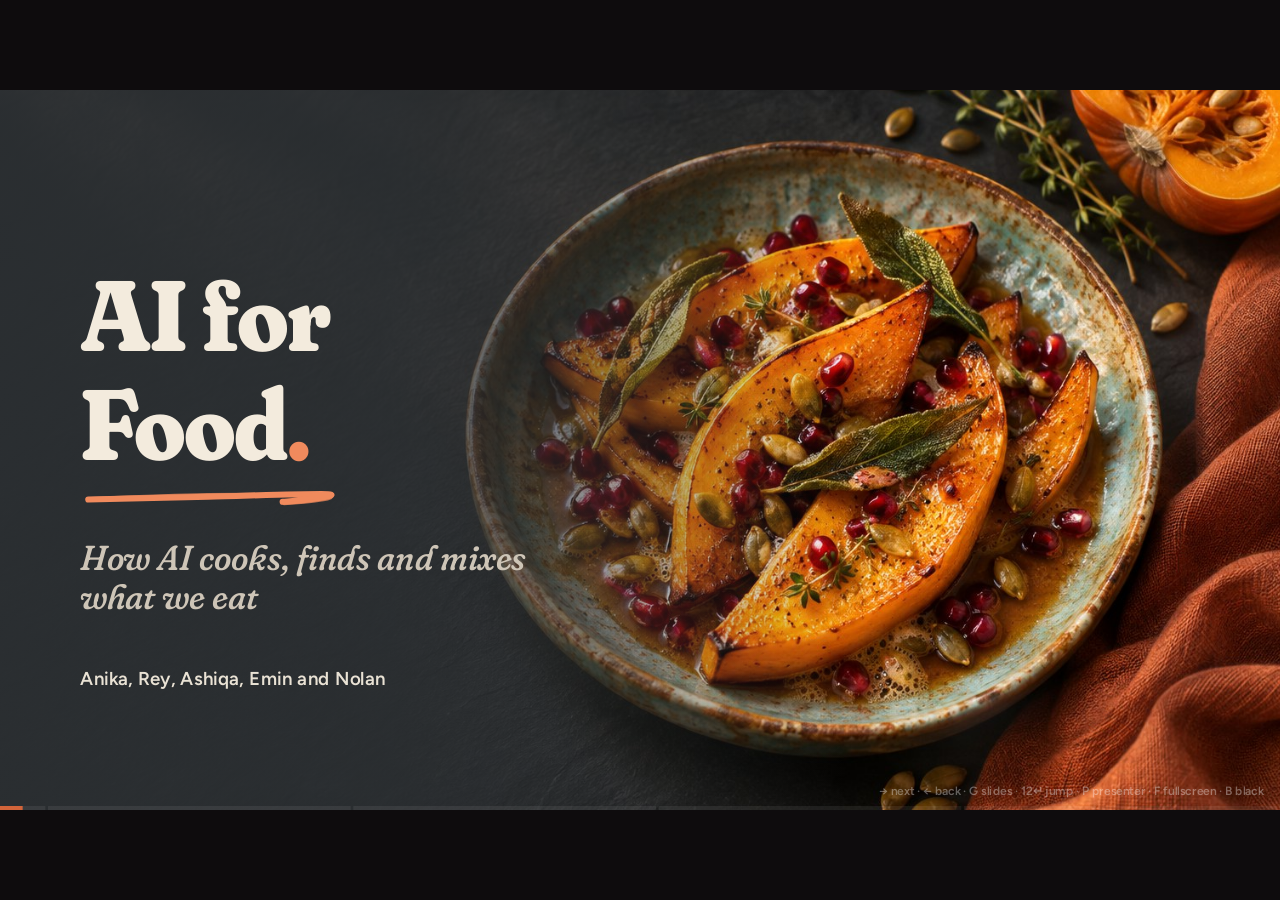
==== commit 3e609360: "food-design: title slide reads "AI for Food" Co-Authored-By: Claude Opus 5.5 <noreply@anthropic.com>" ====
--- a/decks/food-design/index.html
+++ b/decks/food-design/index.html
@@ -2,7 +2,7 @@
 <html lang="en">
 <head>
 <meta charset="utf-8">
-<title>Food, Decoded — How AI cooks, finds and mixes what we eat</title>
+<title>AI for Food — How AI cooks, finds and mixes what we eat</title>
 <meta name="viewport" content="width=device-width, initial-scale=1">
 <link rel="stylesheet" href="css/theme.css">
 <link rel="stylesheet" href="css/components.css">
